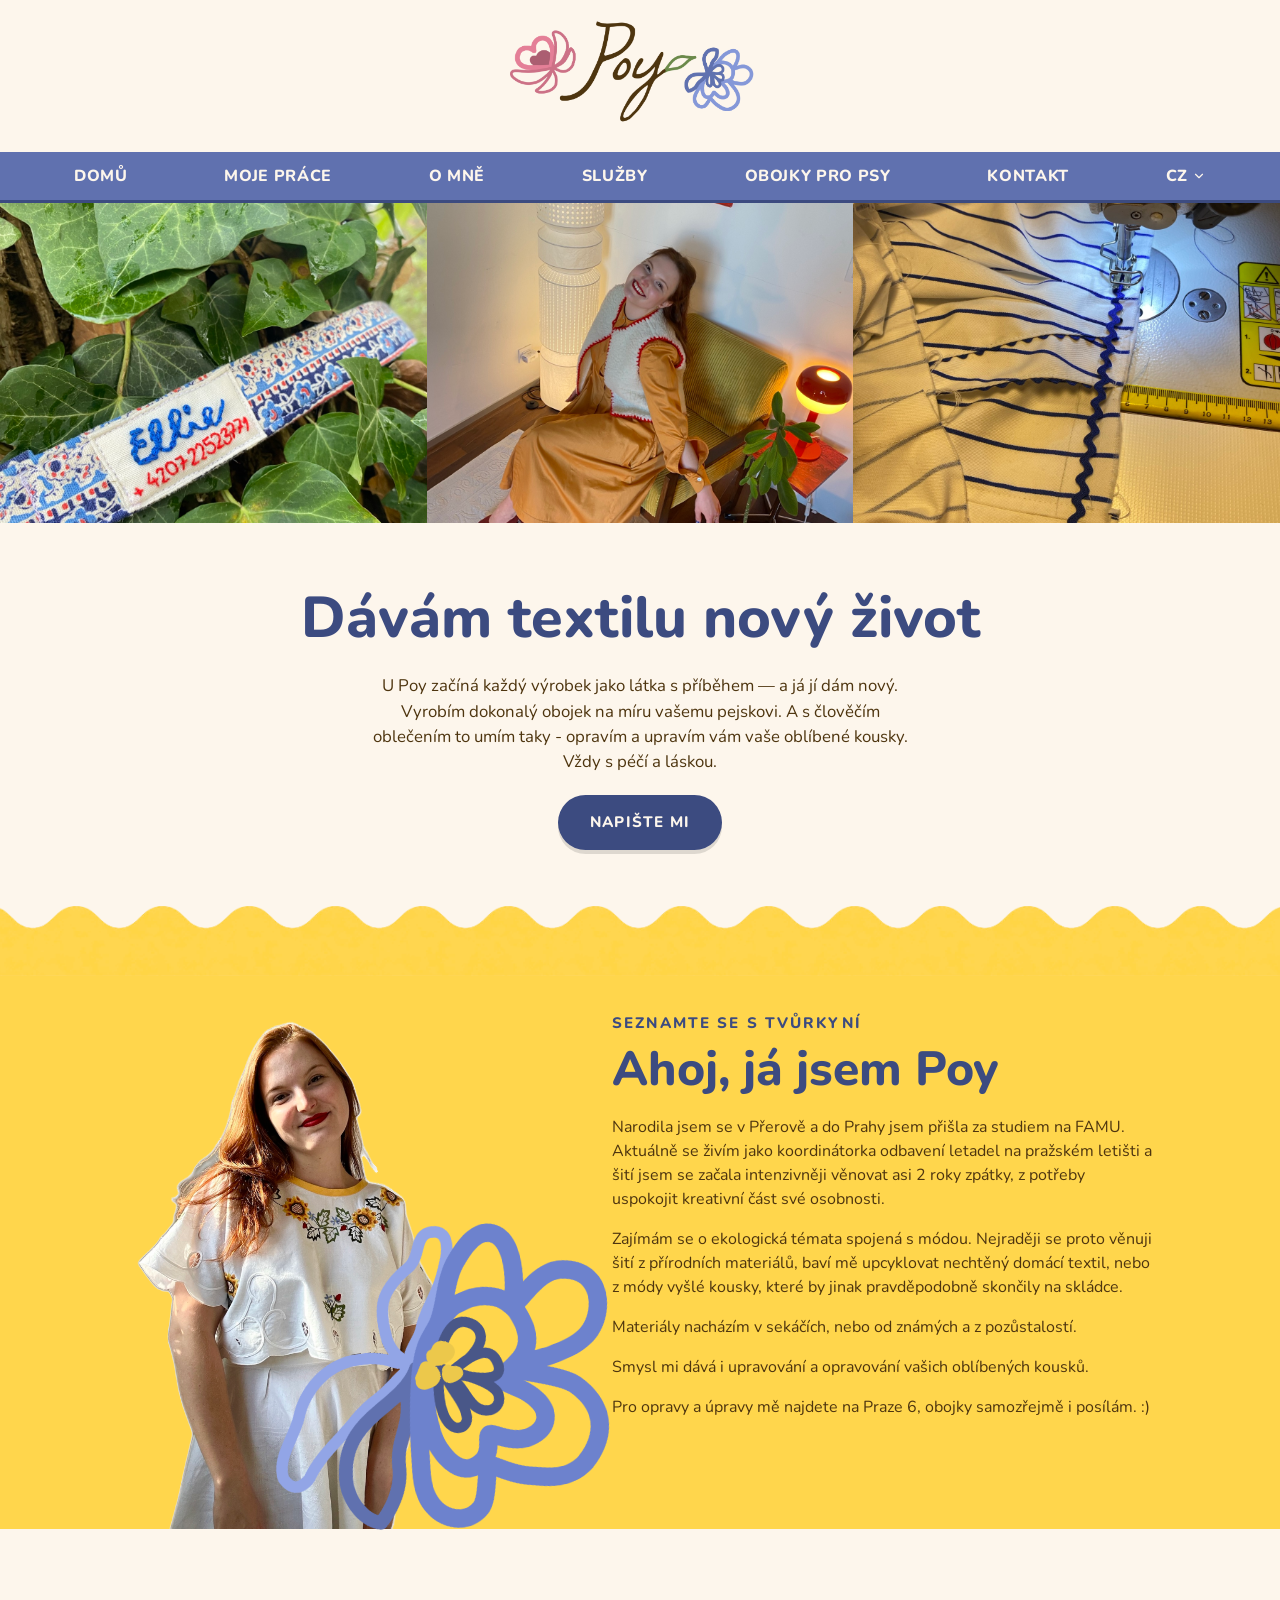
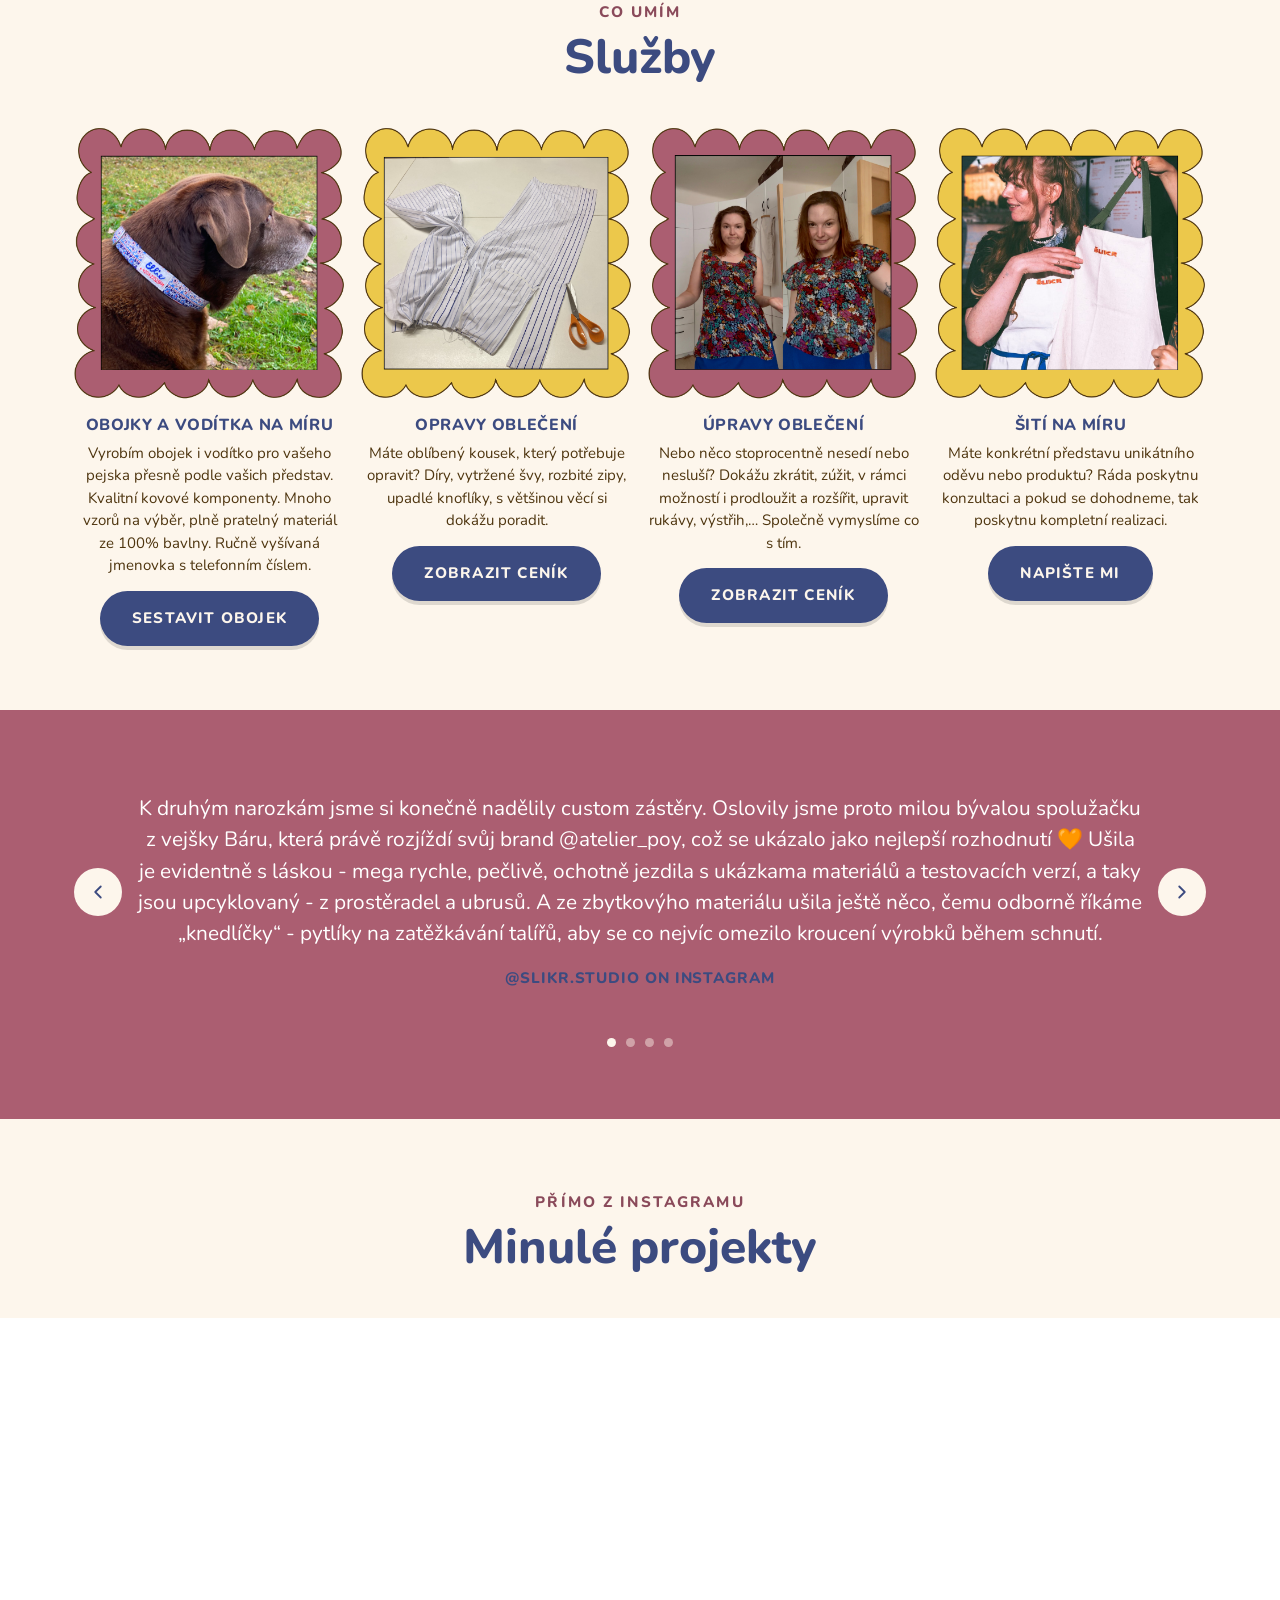
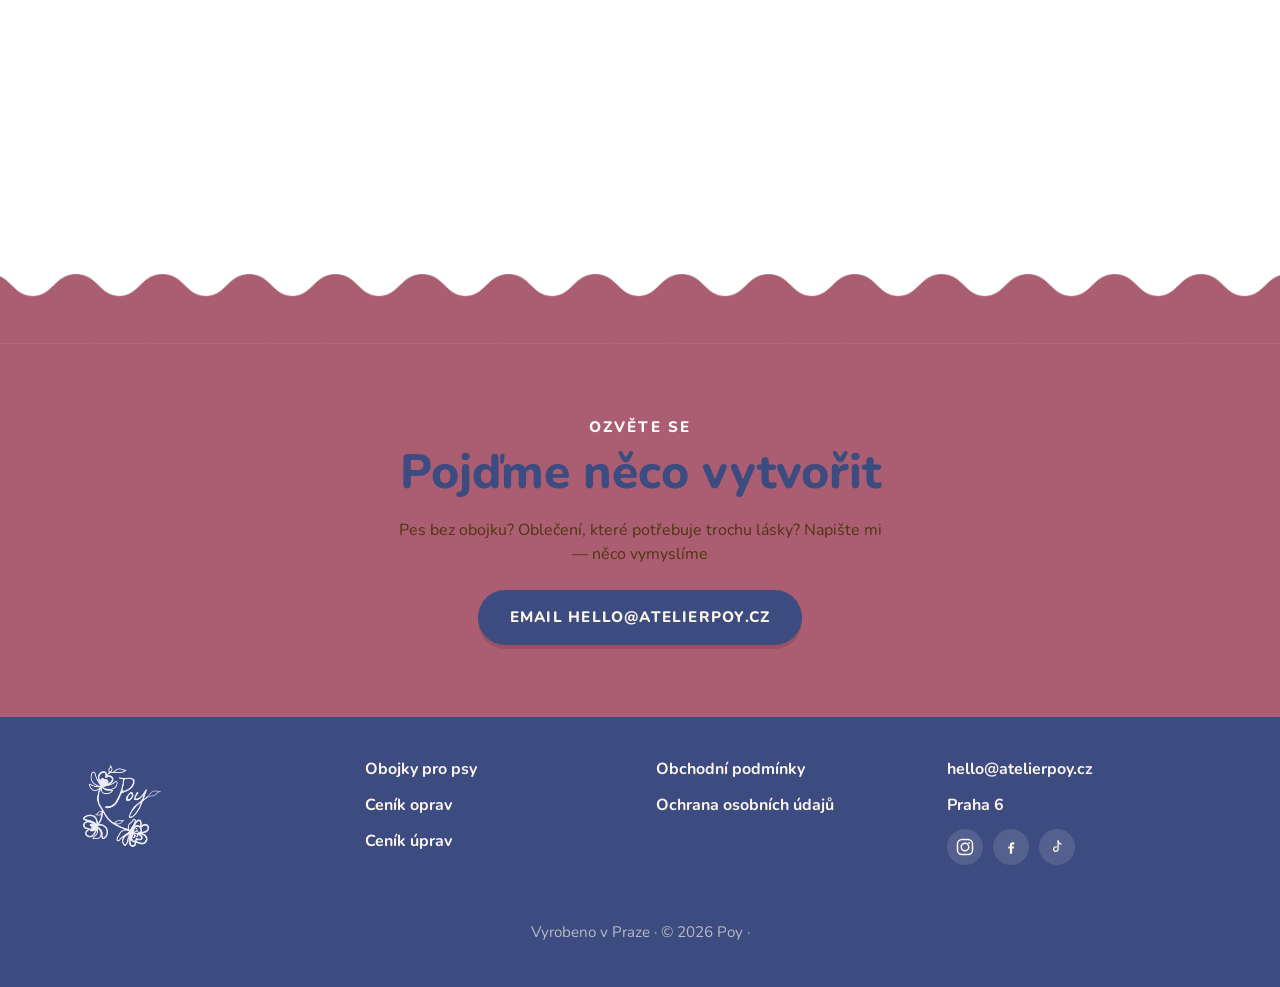
==== index.html @ 09613bf7 "adding t&C + privacy policy;  footer update," ====
<!DOCTYPE html>
<html lang="cs">
<head>
<meta charset="UTF-8">
<meta name="viewport" content="width=device-width, initial-scale=1.0">
<title>Poy — Upcycled Dog Collars, Alterations &amp; Repairs</title>
<meta name="description" content="Poy makes upcycled, custom dog collars, plus clothing alterations and repairs. Handmade with care, one piece at a time.">
<link rel="stylesheet" href="styles.css?v=2">
</head>
<body>

<!-- anchor target for "back to top" links — kept separate from the sticky
     header, since browsers skip scrolling to a position:sticky element
     (it's always "in view" already, pinned at top:0) -->
<div id="top"></div>

<!-- ===========================================================
     Header / nav
     =========================================================== -->
<header class="site-header">

  <!-- Row 1: logo only, centered, no color block -->
  <div class="header-row header-row-logo">
    <a href="index.html" class="logo-link" aria-label="Poy — home" data-i18n-attr="aria-label:nav.logoAriaLabel">
      <img src="branding/logo_horizontal.png" alt="Poy" class="logo-img">
    </a>
  </div>

  <!-- Row 2: nav links + language switcher, on the blue color block.
       Below 640px this becomes the only header row — .logo-link-mobile
       shows here (hidden on desktop) while .header-row-logo above hides,
       so logo + hamburger end up sharing one row on mobile. -->
  <div class="header-row header-row-nav">
    <div class="container header-inner">
      <a href="index.html" class="logo-link logo-link-mobile" aria-label="Poy — home" data-i18n-attr="aria-label:nav.logoAriaLabel">
        <img src="branding/logo_horizontal.png" alt="Poy" class="logo-img">
      </a>

      <nav class="nav-side nav-left">
        <a href="index.html" data-i18n="nav.home">Home</a>
        <a href="#feed" data-i18n="nav.feed">What I do</a>
        <a href="#about" data-i18n="nav.about">About</a>
      </nav>

      <nav class="nav-side nav-right">
        <a href="#services" data-i18n="nav.services">Services</a>
        <a href="collars.html" data-i18n="nav.dogCollars">Dog collars</a>
        <a href="#contact" data-i18n="nav.contact">Contact</a>
      </nav>

      <!-- language switcher: current language + arrow, opens a dropdown
           with the other language. Plain fetch()+localStorage, see i18n.js -->
      <div class="lang-switch">
        <button type="button" class="lang-switch-trigger" aria-haspopup="true" aria-expanded="false">
          <span class="lang-switch-current">CZ</span>
          <svg viewBox="0 0 24 24" fill="none" xmlns="http://www.w3.org/2000/svg" aria-hidden="true">
            <path d="M6 9l6 6 6-6" stroke="currentColor" stroke-width="2" stroke-linecap="round" stroke-linejoin="round"/>
          </svg>
        </button>
        <div class="lang-switch-menu">
          <button type="button" class="lang-switch-option" data-lang="cz">CZ</button>
          <button type="button" class="lang-switch-option" data-lang="en">EN</button>
        </div>
      </div>

      <button class="nav-toggle" id="nav-toggle" aria-label="Toggle navigation" aria-expanded="false" data-i18n-attr="aria-label:nav.toggleAriaLabel">
        <span></span><span></span><span></span>
      </button>
    </div>

    <!-- mobile dropdown: all links in one list, shown via the hamburger toggle -->
    <nav class="mobile-nav" id="main-nav">
      <a href="index.html" data-i18n="nav.home">Home</a>
      <a href="#feed" data-i18n="nav.feed">What I do</a>
      <a href="#about" data-i18n="nav.about">About</a>
      <a href="#services" data-i18n="nav.services">Services</a>
      <a href="collars.html" data-i18n="nav.dogCollars">Dog collars</a>
      <a href="#contact" data-i18n="nav.contact">Contact</a>
      <div class="lang-switch">
        <button type="button" class="lang-switch-trigger" aria-haspopup="true" aria-expanded="false">
          <span class="lang-switch-current">CZ</span>
          <svg viewBox="0 0 24 24" fill="none" xmlns="http://www.w3.org/2000/svg" aria-hidden="true">
            <path d="M6 9l6 6 6-6" stroke="currentColor" stroke-width="2" stroke-linecap="round" stroke-linejoin="round"/>
          </svg>
        </button>
        <div class="lang-switch-menu">
          <button type="button" class="lang-switch-option" data-lang="cz">CZ</button>
          <button type="button" class="lang-switch-option" data-lang="en">EN</button>
        </div>
      </div>
    </nav>
  </div>
</header>

<main>

  <!-- ===========================================================
       Hero — highlight row + headline
       =========================================================== -->
  <section class="hero">

    <!-- PLACEHOLDER: each links to a dedicated portfolio page — not built yet -->
    <div class="hero-highlights">
      <a href="#" class="hero-highlight-link" aria-label="Custom collars portfolio — coming soon" data-i18n-attr="aria-label:hero.highlights.collarsAriaLabel">
        <img src="public/Collar.jpg" alt="Custom upcycled dog collar" data-i18n-attr="alt:hero.highlights.collarsAlt">
      </a>
      <a href="#" class="hero-highlight-link" aria-label="Alterations portfolio — coming soon" data-i18n-attr="aria-label:hero.highlights.alterationsAriaLabel">
        <img src="public/Alterations.jpg" alt="Clothing alteration in progress" data-i18n-attr="alt:hero.highlights.alterationsAlt">
      </a>
      <a href="#" class="hero-highlight-link" aria-label="Repairs portfolio — coming soon" data-i18n-attr="aria-label:hero.highlights.repairsAriaLabel">
        <img src="public/Fixes.jpg" alt="Garment repair in progress" data-i18n-attr="alt:hero.highlights.repairsAlt">
      </a>
    </div>

    <div class="container hero-inner">
      <div class="hero-text">
        <h1 data-i18n="hero.title">Navrhuju a šiju z nechtěného domácího textilu</h1>
        <p class="hero-sub" data-i18n="hero.subtitle">
          Every Poy collar starts as fabric that's already lived a life — reworked,
          resized, and made just for your dog. Clothes get a second chapter too,
          with alterations and repairs done by hand, one piece at a time.
        </p>
        <a href="#contact" class="btn btn-navy" data-i18n="hero.cta">Get in Touch</a>
      </div>
    </div>
    <div class="wave-divider wave-divider--about"></div>
  </section>

  <!-- ===========================================================
       About
       =========================================================== -->
  <section class="about" id="about">
    <div class="container about-inner">
      <div class="about-photo">
        <img src="public/about me transparent.png" alt="The maker behind Poy" class="about-photo-img" data-i18n-attr="alt:about.photoAlt">
        <img src="branding/blue_flower_hires.png" alt="" class="badge">
      </div>
      <div class="about-text">
        <p class="kicker" data-i18n="about.kicker">meet the maker</p>
        <h2 data-i18n="about.title">Hi, I'm the one behind Poy</h2>
        <p data-i18n="about.paragraphs.0">
          Narodila jsem se v Přerově a do Prahy jsem přišla za studiem na FAMU.
          Aktuálně se živím jako koordinátorka odbavení letadel na pražském
          letišti a šití jsem se začala intenzivněji věnovat asi 2 roky
          zpátky, z potřeby uspokojit kreativní část své osobnosti.
        </p>
        <p data-i18n="about.paragraphs.1">
          Zajímám se o ekologická témata spojená s módou. Nejraději se proto
          věnuji šití z přírodních materiálů, baví mě upcyklovat nechtěný
          domácí textil, nebo z módy vyšlé kousky, které by jinak
          pravděpodobně skončily na skládce.
        </p>
        <p data-i18n="about.paragraphs.2">
          Materiály nacházím v sekáčích, nebo od známých a z pozůstalostí.
        </p>
        <p data-i18n="about.paragraphs.3">
          Smysl mi dává i upravování a opravování vašich oblíbených kousků.
        </p>
        <p data-i18n="about.paragraphs.4">
          Pro opravy a úpravy mě najdete na Praze 6, obojky samozřejmě i posílám. :)
        </p>
      </div>
    </div>
  </section>

  <!-- ===========================================================
       Services
       =========================================================== -->
  <section class="services" id="services">
    <div class="container">
      <div class="section-heading">
        <p class="kicker" data-i18n="services.kicker">what I make &amp; mend</p>
        <h2 data-i18n="services.title">Services</h2>
      </div>

      <div class="card-grid">

        <article class="card">
          <img src="public/services picture 1.png" alt="Obojek pro psa na míru" class="card-img" data-i18n-attr="alt:services.cards.0.imgAlt">
          <div class="card-caption">
            <h3 data-i18n="services.cards.0.title">Obojky a vodítka na míru</h3>
            <p class="desc" data-i18n="services.cards.0.desc">Vyrobím obojek i vodítko pro vašeho pejska přesně podle vašich představ. Kvalitní kovové komponenty. Mnoho vzorů na výběr, plně pratelný materiál ze 100% bavlny. Ručně vyšívaná jmenovka s telefonním číslem.</p>
            <a href="collars.html" class="btn btn-navy card-cta" data-i18n="services.collarBuilderCta">Sestavit obojek</a>
          </div>
        </article>

        <article class="card">
          <img src="public/services pic 2.png" alt="Oprava oblečení" class="card-img" data-i18n-attr="alt:services.cards.1.imgAlt">
          <div class="card-caption">
            <h3 data-i18n="services.cards.1.title">Opravy a úpravy oblečení</h3>
            <p class="desc" data-i18n="services.cards.1.desc">Máte oblíbený kousek, který potřebuje opravit? Díry, vytržené švy, rozbité zipy, upadlé knoflíky, s většinou věcí si dokážu poradit.</p>
            <a href="mending-pricelist.html" class="btn btn-navy card-cta" data-i18n="services.mendingPricelistCta">See price list</a>
          </div>
        </article>

        <article class="card">
          <img src="public/services pic 3.png" alt="Úprava oblečení — před a po" class="card-img" data-i18n-attr="alt:services.cards.2.imgAlt">
          <div class="card-caption">
            <h3 data-i18n="services.cards.2.title">Úpravy oblečení</h3>
            <p class="desc" data-i18n="services.cards.2.desc">Nebo něco stoprocentně nesedí nebo nesluší? Dokážu zkrátit, zúžit, v rámci možností i prodloužit a rozšířit, upravit rukávy, výstřih,… Společně vymyslíme co s tím.</p>
            <a href="alterations-pricelist.html" class="btn btn-navy card-cta" data-i18n="services.alterationsPricelistCta">Zobrazit ceník</a>
          </div>
        </article>

        <article class="card">
          <img src="public/services pic 4.png" alt="Šití na míru" class="card-img" data-i18n-attr="alt:services.cards.3.imgAlt">
          <div class="card-caption">
            <h3 data-i18n="services.cards.3.title">Šití na míru</h3>
            <p class="desc" data-i18n="services.cards.3.desc">Máte konkrétní představu unikátního oděvu nebo produktu? Ráda poskytnu konzultaci a pokud se dohodneme, tak poskytnu kompletní realizaci.</p>
            <a href="#contact" class="btn btn-navy card-cta" data-i18n="services.contactCta">Napište mi</a>
          </div>
        </article>

      </div>
    </div>
  </section>

  <!-- ===========================================================
       Reviews
       =========================================================== -->
  <section class="reviews">
    <div class="container">
      <div class="reviews-carousel">
        <button type="button" class="review-arrow review-arrow-prev" id="review-prev" aria-label="Previous review" data-i18n-attr="aria-label:reviews.prevAriaLabel">
          <svg viewBox="0 0 24 24" fill="none" xmlns="http://www.w3.org/2000/svg" aria-hidden="true">
            <path d="M15 6l-6 6 6 6" stroke="currentColor" stroke-width="2" stroke-linecap="round" stroke-linejoin="round"/>
          </svg>
        </button>

        <div class="review-track is-wide" id="review-track">
          <div class="review-slide is-active">
            <p class="review-text" data-i18n="reviews.items.0.text">K druhým narozkám jsme si konečně nadělily custom zástěry. Oslovily jsme proto milou bývalou spolužačku z vejšky Báru, která právě rozjíždí svůj brand @atelier_poy, což se ukázalo jako nejlepší rozhodnutí 🧡 Ušila je evidentně s láskou - mega rychle, pečlivě, ochotně jezdila s ukázkama materiálů a testovacích verzí, a taky jsou upcyklovaný - z prostěradel a ubrusů. A ze zbytkovýho materiálu ušila ještě něco, čemu odborně říkáme „knedlíčky“ - pytlíky na zatěžkávání talířů, aby se co nejvíc omezilo kroucení výrobků během schnutí.</p>
            <p class="review-handle" data-i18n="reviews.items.0.handle">@slikr.studio on Instagram</p>
          </div>
          <div class="review-slide">
            <p class="review-text" data-i18n="reviews.items.1.text">Určitě doporučuji Poy, pokud chcete krásný psí obojek co se dá kustomizovat a prát, nelíbí se vám ty moderní ze zverimexu a nebo třeba vám vadí pořád cinkání psí známky… Můžete si nechat vyšít jakýkoli text, např. telefonní číslo na obojek. A podpoříte tím malý podnik!</p>
            <p class="review-handle" data-i18n="reviews.items.1.handle">@eyeofthenewt on Instagram</p>
          </div>
          <div class="review-slide">
            <p class="review-text" data-i18n="reviews.items.2.text">Nový perfektní obojek od Poy je naprostá kouzelnost, běžte svýmu pejskovi taky jeden udělat! Můj je ze starýho pyžámka, je pevnej, kvalitní, krásnej, ručně dokonale dělanej, Lucky je mega happy :D</p>
            <p class="review-handle" data-i18n="reviews.items.2.handle">@leniickamr on Instagram</p>
          </div>
          <div class="review-slide">
            <p class="review-text" data-i18n="reviews.items.3.text">Jugo dostal k Vánocům nový obojek od úžasné @atelier_poy. Chválí a doporučuje!</p>
            <p class="review-handle" data-i18n="reviews.items.3.handle">@mylonakiova on Instagram</p>
          </div>
        </div>

        <button type="button" class="review-arrow review-arrow-next" id="review-next" aria-label="Next review" data-i18n-attr="aria-label:reviews.nextAriaLabel">
          <svg viewBox="0 0 24 24" fill="none" xmlns="http://www.w3.org/2000/svg" aria-hidden="true">
            <path d="M9 6l6 6-6 6" stroke="currentColor" stroke-width="2" stroke-linecap="round" stroke-linejoin="round"/>
          </svg>
        </button>
      </div>

      <div class="review-dots" id="review-dots" aria-hidden="true">
        <span class="review-dot is-active"></span>
        <span class="review-dot"></span>
        <span class="review-dot"></span>
        <span class="review-dot"></span>
      </div>
    </div>
  </section>

  <!-- ===========================================================
       Instagram feed
       =========================================================== -->
  <section class="feed" id="feed">
    <div class="container">
      <div class="section-heading">
        <p class="kicker" data-i18n="feed.kicker">follow along</p>
        <h2 data-i18n="feed.title">Straight from Instagram</h2>
      </div>
    </div>
    <div class="feed-widget">
      <!-- Elfsight Instagram Feed | Untitled Instagram Feed -->
      <script src="https://elfsightcdn.com/platform.js" async></script>
      <div class="elfsight-app-e6653e59-0c9c-44da-9caa-d957355130c3" data-elfsight-app-lazy></div>
    </div>
    <div class="wave-divider wave-divider--contact"></div>
  </section>

  <!-- ===========================================================
       Contact
       =========================================================== -->
  <section class="contact" id="contact">
    <div class="container">
      <p class="kicker" data-i18n="contact.kicker">say hello</p>
      <h2 data-i18n="contact.title">Let's make something</h2>
      <p data-i18n="contact.text">
        Got a dog who needs a collar, or clothes that need a little care?
        Send a message and let's talk about it.
      </p>
      <div class="contact-actions">
        <!-- PLACEHOLDER: swap for the real email before launch -->
        <a href="mailto:hello@atelierpoy.cz" class="btn btn-navy" data-i18n="contact.emailButton">Email hello@atelierpoy.cz</a>
      </div>
    </div>
  </section>

</main>

<!-- ===========================================================
     Footer
     =========================================================== -->
<footer class="site-footer">
  <div class="container footer-inner">
    <div class="footer-col">
      <img src="branding/LOGO - PROFILOVKA.png" alt="Poy" class="footer-logo">
    </div>
    <div class="footer-col">
      <a href="collars.html" data-i18n="nav.dogCollars">Dog collars</a>
      <a href="mending-pricelist.html" data-i18n="footer.mendingPricelistLink">Mending price list</a>
      <a href="alterations-pricelist.html" data-i18n="footer.alterationsPricelistLink">Alterations price list</a>
    </div>
    <div class="footer-col">
      <a href="terms.html" data-i18n="footer.termsLink">Terms &amp; Conditions</a>
      <a href="privacy.html" data-i18n="footer.privacyLink">Privacy Policy</a>
    </div>
    <div class="footer-col">
      <!-- PLACEHOLDER: swap for the real email before launch -->
      <a href="mailto:hello@atelierpoy.cz" data-i18n="footer.emailLink">hello@atelierpoy.cz</a>
      <span data-i18n="footer.location">Prague 6</span>
      <div class="footer-socials">
        <!-- PLACEHOLDER: swap for the real Instagram handle before launch -->
        <a href="https://www.instagram.com/atelier_poy" target="_blank" rel="noopener" class="social-icon" aria-label="Instagram" data-i18n-attr="aria-label:footer.instagramLink">
          <svg viewBox="0 0 24 24" fill="none" xmlns="http://www.w3.org/2000/svg" aria-hidden="true">
            <rect x="2" y="2" width="20" height="20" rx="6" stroke="currentColor" stroke-width="2"/>
            <circle cx="12" cy="12" r="5" stroke="currentColor" stroke-width="2"/>
            <circle cx="17.5" cy="6.5" r="1.2" fill="currentColor"/>
          </svg>
        </a>
        <a href="https://www.facebook.com/profile.php?id=61593095477667" target="_blank" rel="noopener" class="social-icon" aria-label="Facebook" data-i18n-attr="aria-label:footer.facebookLink">
          <svg viewBox="0 0 24 24" fill="none" xmlns="http://www.w3.org/2000/svg" aria-hidden="true">
            <path d="M14.5 8.5h1.8V5.8h-2.1c-2.3 0-3.7 1.4-3.7 3.7v1.7H8.4v2.9h2.1V21h3v-6.9h2.2l.4-2.9h-2.6V9.7c0-.7.3-1.2 1-1.2Z" fill="currentColor"/>
          </svg>
        </a>
        <a href="https://www.tiktok.com/@atelier_poy" target="_blank" rel="noopener" class="social-icon" aria-label="TikTok" data-i18n-attr="aria-label:footer.tiktokLink">
          <svg viewBox="0 0 24 24" fill="none" xmlns="http://www.w3.org/2000/svg" aria-hidden="true">
            <path d="M13.5 4v10.8a3 3 0 1 1-2.3-2.9" stroke="currentColor" stroke-width="1.8" stroke-linecap="round" stroke-linejoin="round"/>
            <path d="M13.5 4c.3 2.2 1.9 3.9 4 4.2" stroke="currentColor" stroke-width="1.8" stroke-linecap="round" stroke-linejoin="round"/>
          </svg>
        </a>
      </div>
    </div>
    <p class="footer-note" data-i18n="footer.note">Made in Prague · &copy; 2026 Poy · All collars one-of-a-kind</p>
  </div>
</footer>

<script src="script.js?v=2"></script>
<script src="i18n.js?v=2"></script>
</body>
</html>
---- styles.css ----
/* ===========================================================
   Poy — prototype stylesheet
   Palette pulled from the logo's floral accents + Cal & Lily's
   bold pink/navy direction. All colors/fonts live in :root so
   the palette (flagged as "may change later") is cheap to swap.
   =========================================================== */

@import url('https://fonts.googleapis.com/css2?family=Nunito:wght@400;600;700;800;900&display=swap');

:root {
  /* palette (client-provided: text / primary / secondary / accent,
     plus derived deep/pale shades for contrast and full-bleed blocks) */
  --text: #4e350f;
  --primary: #ab5e71;
  --primary-deep: #8a4a5a;
  --primary-pale: #f6e5e8;
  --secondary: #6071af;
  --secondary-deep: #3c4b80;
  --accent: #ecc84b;
  --accent-deep: #8a6a1a;
  --cream: #fdf6ec;
  --white: #ffffff;

  /* type */
  --font-display: 'Nunito', sans-serif;
  --font-body: 'Nunito', sans-serif;

  --container-width: 1180px;
}

/* ---------- reset ---------- */
*, *::before, *::after { box-sizing: border-box; }
html { scroll-behavior: smooth; }
body {
  margin: 0;
  font-family: var(--font-body);
  color: var(--text);
  background: var(--cream);
  line-height: 1.5;
  -webkit-font-smoothing: antialiased;
}
img { max-width: 100%; display: block; }
a { color: inherit; text-decoration: none; }
h1, h2, h3 { font-family: var(--font-display); font-weight: 800; margin: 0 0 0.4em; line-height: 1.1; }
p { margin: 0 0 1em; }
ul { margin: 0; padding: 0; list-style: none; }
button { font-family: inherit; cursor: pointer; }

.container {
  max-width: var(--container-width);
  margin: 0 auto;
  padding: 0 24px;
}

.kicker {
  font-family: var(--font-body);
  font-weight: 800;
  font-size: 0.95rem;
  letter-spacing: 0.14em;
  text-transform: uppercase;
  margin: 0 0 0.5em;
}

/* ---------- buttons ---------- */
.btn {
  display: inline-flex;
  align-items: center;
  gap: 8px;
  padding: 14px 30px;
  border-radius: 999px;
  border: 2px solid transparent;
  font-family: var(--font-body);
  font-weight: 800;
  font-size: 0.95rem;
  letter-spacing: 0.08em;
  text-transform: uppercase;
  transition: transform 0.15s ease, box-shadow 0.15s ease;
  box-shadow: 0 4px 0 rgba(0,0,0,0.12);
}
.btn:hover { transform: translateY(-2px); }
.btn:active { transform: translateY(1px); box-shadow: 0 2px 0 rgba(0,0,0,0.12); }

.btn-navy { background: var(--secondary-deep); color: var(--cream); }
.btn-pink { background: var(--primary-deep); color: var(--white); }
.btn-outline { background: transparent; border-color: currentColor; box-shadow: none; }

/* loading state — e.g. the collar order submit button while its fetch is
   in flight, so there's visible feedback for the gap before the success/
   error state appears. currentColor keeps the spinner matching whichever
   .btn color variant it's used on with no new color needed. */
.btn.is-loading { opacity: 0.85; cursor: default; }
.btn.is-loading:hover { transform: none; }
.btn-spinner {
  display: none;
  width: 16px;
  height: 16px;
  border: 2px solid currentColor;
  border-top-color: transparent;
  border-radius: 50%;
  opacity: 0.85;
  animation: btn-spinner-spin 0.6s linear infinite;
}
.btn.is-loading .btn-spinner { display: inline-block; }
@keyframes btn-spinner-spin { to { transform: rotate(360deg); } }

/* ---------- scalloped divider ----------
   A continuous wave made of alternating elliptical arcs (rx 70 / ry 30)
   — one bulging up, the next bulging down, tangent at each join. Wide,
   gentle rhythm (280px per full cycle) rather than tight round bumps.
   --scallop-color is set per-usage to match the section the divider is
   leading into. Used only at the top of a bold color block (max 2 per
   page). */
.scallop {
  height: 66px;
  width: 100%;
  background-color: var(--scallop-color);
  -webkit-mask-image: url("data:image/svg+xml,%3Csvg xmlns='http://www.w3.org/2000/svg' width='280' height='66'%3E%3Cpath d='M0,33 A70,30 0 0 1 140,33 A70,30 0 0 0 280,33 L280,66 L0,66 Z' fill='white'/%3E%3C/svg%3E");
  mask-image: url("data:image/svg+xml,%3Csvg xmlns='http://www.w3.org/2000/svg' width='280' height='66'%3E%3Cpath d='M0,33 A70,30 0 0 1 140,33 A70,30 0 0 0 280,33 L280,66 L0,66 Z' fill='white'/%3E%3C/svg%3E");
  -webkit-mask-repeat: repeat-x;
  mask-repeat: repeat-x;
  -webkit-mask-size: 280px 66px;
  mask-size: 280px 66px;
  -webkit-mask-position: center top;
  mask-position: center top;
}

/* Wavy borders made from tiled slices of the hand-painted wave_yelow.png
   artwork (one seamless 2-bump period each) instead of the scalloped mask
   above. --about leads into the About section; --contact leads from the
   Instagram feed into the Contact section, recolored to --primary and
   given a white backing (background-color, showing through the gaps
   between bumps) so it reads as a continuation of the widget's white
   background rather than the feed section's cream. */
.wave-divider {
  height: 70px;
  width: 100%;
  background-repeat: repeat-x;
  background-position: center top;
  background-size: auto 100%;
}
.wave-divider--about {
  background-image: url('branding/wave_yelow_tile.png');
}
.wave-divider--contact {
  background-color: var(--white);
  background-image: url('branding/wave_primary_tile.png');
}

/* ===========================================================
   Header
   =========================================================== */
.site-header {
  position: sticky;
  top: 0;
  z-index: 50;
}

/* Row 1 — logo only, centered, no color block. Shrinks to half size once
   the page is scrolled (see script.js), freeing up vertical space; the
   blue nav row below is untouched by this. */
.header-row-logo {
  display: flex;
  justify-content: center;
  align-items: center;
  background: var(--cream);
  padding: 14px 0 8px;
  transition: padding 0.25s ease;
}
.logo-link { display: flex; }
.logo-img { height: 130px; width: auto; transition: height 0.25s ease; }
.logo-link-mobile { display: none; }

.site-header.is-scrolled .header-row-logo { padding: 7px 0 4px; }
.site-header.is-scrolled .header-row-logo .logo-img { height: 65px; }

/* Row 2 — nav links + language switcher, on the blue color block */
.header-row-nav {
  background: var(--secondary);
  border-bottom: 3px solid var(--secondary-deep);
}
.header-inner {
  display: flex;
  align-items: center;
  justify-content: space-between;
  padding-top: 12px;
  padding-bottom: 12px;
}

/* display: contents unwraps the nav-left/nav-right grouping boxes so
   each link becomes a direct flex child of .header-inner, alongside
   the language switcher — that's what makes justify-content: space-between
   spread everything out edge to edge. */
.nav-side { display: contents; }
.nav-side a, .mobile-nav a {
  font-weight: 800;
  font-size: 1rem;
  letter-spacing: 0.04em;
  text-transform: uppercase;
}
/* row 2 sits on the blue block, so its links need light text; the mobile
   dropdown panel is its own cream surface and keeps the default dark text */
.header-inner .nav-side a { color: var(--cream); }
.header-inner .nav-side a:hover { color: var(--accent); }
.mobile-nav a:hover { color: var(--primary-deep); }

.mobile-nav { display: none; }

/* language switcher — styled like a nav link (current language + arrow),
   opens a small dropdown with the other language */
.lang-switch { position: relative; }
.lang-switch-trigger {
  display: inline-flex;
  align-items: center;
  gap: 4px;
  background: transparent;
  border: none;
  padding: 0;
  font-family: var(--font-body);
  font-weight: 800;
  font-size: 1rem;
  letter-spacing: 0.04em;
  text-transform: uppercase;
  color: var(--cream);
  cursor: pointer;
}
.lang-switch-trigger:hover { color: var(--accent); }
.lang-switch-trigger svg { width: 14px; height: 14px; transition: transform 0.15s ease; }
.lang-switch.open .lang-switch-trigger svg { transform: rotate(180deg); }

.lang-switch-menu {
  display: none;
  position: absolute;
  top: 100%;
  left: 50%;
  transform: translateX(-50%);
  margin-top: 12px;
  background: var(--white);
  border-radius: 12px;
  box-shadow: 0 10px 24px rgba(23,28,58,0.2);
  padding: 6px;
  min-width: 64px;
  z-index: 10;
}
.lang-switch.open .lang-switch-menu { display: block; }
.lang-switch-option {
  display: block;
  width: 100%;
  border: none;
  background: transparent;
  font-family: var(--font-body);
  font-weight: 800;
  font-size: 0.95rem;
  letter-spacing: 0.04em;
  text-transform: uppercase;
  color: var(--secondary-deep);
  padding: 8px 12px;
  border-radius: 8px;
  cursor: pointer;
  text-align: center;
}
.lang-switch-option:hover { background: var(--primary-pale); }
.lang-switch-option.is-current { display: none; }

/* the mobile dropdown copy sits on the cream panel, not the blue bar */
.mobile-nav .lang-switch-trigger { color: var(--text); }
.mobile-nav .lang-switch-trigger:hover { color: var(--primary-deep); }

.nav-toggle {
  display: none;
  flex-direction: column;
  justify-content: center;
  gap: 5px;
  width: 40px;
  height: 40px;
  background: transparent;
  border: none;
}
.nav-toggle span {
  display: block;
  height: 3px;
  border-radius: 3px;
  background: var(--cream);
}

/* ===========================================================
   Hero
   =========================================================== */
.hero {
  background: var(--cream);
}
.hero-inner { padding-top: 8px; padding-bottom: 56px; }

/* full-bleed, edge-to-edge — no rounded corners, no card framing,
   no captions; the photos carry the section on their own */
.hero-highlights {
  display: grid;
  grid-template-columns: repeat(3, 1fr);
  margin-bottom: 56px;
}
.hero-highlight-link { display: block; overflow: hidden; }
.hero-highlight-link img {
  width: 100%;
  height: 320px;
  object-fit: cover;
  display: block;
  transition: transform 0.3s ease;
}
.hero-highlight-link:hover img { transform: scale(1.04); }

.hero-text { max-width: 700px; margin: 0 auto; text-align: center; }
.hero-text .btn { margin-top: 4px; }
.hero h1 {
  font-size: clamp(2.4rem, 4.5vw, 3.6rem);
  color: var(--secondary-deep);
}
.hero-sub {
  font-size: 1.05rem;
  max-width: 56ch;
  margin-left: auto;
  margin-right: auto;
}

/* ===========================================================
   Services
   =========================================================== */
.services { background: var(--cream); }
.services .container { padding-top: 72px; padding-bottom: 64px; }
.section-heading { text-align: center; max-width: 640px; margin: 0 auto 44px; }
.section-heading h2 { font-size: clamp(2.3rem, 4vw, 3rem); color: var(--secondary-deep); }
.section-heading .kicker { color: var(--primary-deep); }

.card-grid {
  display: grid;
  grid-template-columns: repeat(4, 1fr);
  gap: 16px;
  align-items: start;
}
/* the new service photos already have their own decorative frame baked
   into the image itself, so no CSS border/frame here — just show them
   at their natural (near-square) aspect ratio so nothing gets cropped. */
.card-img {
  width: 100%;
  aspect-ratio: 1 / 1;
  object-fit: cover;
  display: block;
}
.card-caption { text-align: center; margin-top: 16px; }
.card h3 {
  font-size: 1rem;
  letter-spacing: 0.04em;
  text-transform: uppercase;
  line-height: 1.3;
  margin: 0 0 6px;
  color: var(--secondary-deep);
}
.card p.desc { font-size: 15px; margin: 0; color: var(--text); }
.card-cta { margin-top: 14px; }

/* ===========================================================
   Collar order page
   =========================================================== */
.collar-hero { background: var(--cream); padding: 28px 0 20px; text-align: center; }
.collar-hero .kicker { color: var(--primary-deep); margin-bottom: 0.25em; }
.collar-hero h1 { color: var(--secondary-deep); font-size: clamp(1.8rem, 3.2vw, 2.5rem); margin-bottom: 0.3em; }
.collar-hero-sub { max-width: 56ch; margin: 0 auto; font-size: 0.95rem; }

.order-section { background: var(--cream); padding-bottom: 40px; }
/* wider than a typical text column on purpose — more room per row means
   the option/fabric grids below need fewer rows to show everything, so
   there's less to scroll through to see all the choices */
.order-form { max-width: 900px; margin: 0 auto; }

/* 4-step flow — one .form-step visible at a time (script.js toggles the
   `hidden` attribute). .step-progress is the persistent graphical stepper
   above them (circles + connecting lines, filled/checked as steps
   complete); each .form-step's own heading below it is the per-step
   content title, not a position indicator. */
.form-step { scroll-margin-top: 130px; }
.step-heading { color: var(--secondary-deep); font-size: clamp(1.4rem, 2.5vw, 1.8rem); margin: 0 0 20px; }

.step-progress {
  display: flex;
  align-items: flex-start;
  list-style: none;
  margin: 0 0 28px;
  padding: 0;
}
.step-progress-item {
  display: flex;
  flex-direction: column;
  align-items: center;
  gap: 6px;
  flex: 0 0 auto;
}
.step-progress-circle {
  display: flex;
  align-items: center;
  justify-content: center;
  width: 34px;
  height: 34px;
  border-radius: 50%;
  border: 2px solid var(--primary-pale);
  background: var(--white);
  color: var(--text);
  font-weight: 800;
  font-size: 0.95rem;
  flex-shrink: 0;
  transition: background 0.15s ease, border-color 0.15s ease, color 0.15s ease;
}
.step-progress-check { display: none; width: 16px; height: 16px; }
.step-progress-label {
  font-size: 0.95rem;
  font-weight: 700;
  color: var(--text);
  opacity: 0.55;
  white-space: nowrap;
  transition: opacity 0.15s ease, color 0.15s ease;
}
.step-progress-line {
  flex: 1 1 20px;
  min-width: 16px;
  height: 2px;
  background: var(--primary-pale);
  margin-top: 16px;
  transition: background 0.15s ease;
}

.step-progress-item.is-current .step-progress-circle { border-color: var(--secondary-deep); color: var(--secondary-deep); }
.step-progress-item.is-current .step-progress-label { opacity: 1; color: var(--secondary-deep); }

.step-progress-item.is-complete .step-progress-circle { background: var(--secondary-deep); border-color: var(--secondary-deep); }
.step-progress-item.is-complete .step-progress-number { display: none; }
.step-progress-item.is-complete .step-progress-check { display: block; color: var(--cream); }
.step-progress-item.is-complete .step-progress-label { opacity: 1; color: var(--secondary-deep); }
.step-progress-item.is-complete + .step-progress-line { background: var(--secondary-deep); }
.step-nav { display: flex; align-items: center; justify-content: flex-end; gap: 16px; margin-top: 20px; }
/* pushes itself flush left while the Next/Submit button stays flush
   right, so a lone Next button (step 1 has no Back) still lands on the
   same side it does everywhere else */
.step-back-link {
  margin-right: auto;
  background: transparent;
  border: none;
  padding: 0;
  font-family: var(--font-body);
  font-weight: 700;
  font-size: 0.95rem;
  color: var(--secondary-deep);
  text-decoration: underline;
  text-underline-offset: 2px;
  cursor: pointer;
}
.step-back-link:hover { color: var(--primary-deep); }

/* fieldset/legend carry a lot of UA default border/padding/inset-legend
   styling — this class is used on both <fieldset> and plain <div> section
   wrappers, so it resets those defaults uniformly across both. */
.form-section {
  border: none;
  margin: 0 0 20px;
  padding: 0 0 20px;
  border-bottom: 1px solid rgba(171,94,113,0.18);
}
.form-section:last-child { border-bottom: none; margin-bottom: 0; padding-bottom: 0; }
.form-legend {
  display: block;
  font-family: var(--font-display);
  font-weight: 800;
  font-size: 1.05rem;
  color: var(--secondary-deep);
  margin: 0 0 8px;
  padding: 0;
}

/* marks a required field/section's legend or label — a CSS-generated
   character rather than extra markup, so it survives i18n.js overwriting
   the element's textContent on every language switch */
.is-required::after {
  content: " *";
  color: var(--primary-deep);
  font-weight: 800;
}

.form-note { font-size: 0.95rem; color: var(--text); opacity: 0.75; margin: 6px 0 0; }
.form-note--soft {
  background: var(--primary-pale);
  border-radius: 10px;
  padding: 8px 12px;
  opacity: 1;
}
.field-help { font-size: 0.95rem; opacity: 0.65; margin: 4px 0 0; }
.field-help a { text-decoration: underline; text-underline-offset: 2px; }
.field-help a:hover { color: var(--primary-deep); }

.field { margin-bottom: 10px; }
.field:last-child { margin-bottom: 0; }
.field label,
.field-label {
  display: block;
  font-weight: 700;
  font-size: 0.95rem;
  color: var(--secondary-deep);
  margin-bottom: 4px;
}
.field input[type="text"],
.field input[type="email"],
.field input[type="tel"],
.field input[type="number"],
.field textarea {
  width: 100%;
  border: 2px solid var(--primary-pale);
  background: var(--white);
  border-radius: 10px;
  padding: 8px 12px;
  font-family: var(--font-body);
  font-size: 1rem;
  color: var(--text);
  transition: border-color 0.15s ease;
}
.field input:focus,
.field textarea:focus { outline: none; border-color: var(--primary-deep); }
.field textarea { min-height: 70px; resize: vertical; }

/* validation — inline, next to the field it belongs to, never a generic
   top-of-page banner. --primary-deep doubles as the "error" color since
   the palette has no dedicated red; it reads clearly enough against the
   cream/white field backgrounds. */
.field-error {
  color: var(--primary-deep);
  font-size: 0.95rem;
  font-weight: 700;
  margin: 4px 0 0;
}
.field input.is-invalid,
.field textarea.is-invalid { border-color: var(--primary-deep); }
/* required radio/checkbox groups with no default selection (width,
   hardware, delivery use .option-card; fabric uses its own accordion
   markup) — the whole group gets a colored border when nothing's picked */
.form-section.is-invalid .option-card { border-color: var(--primary-deep); }
.form-section.is-invalid .fabric-tabs .fabric-tab { border-color: var(--primary-deep); }
.form-section.is-invalid .hardware-chip { border-color: var(--primary-deep); }

/* radio/checkbox "cards" used for width, hardware, delivery and the
   nametag sub-choices — the whole card is clickable since the input
   sits inside its <label>; :has() gives the checked one a filled look
   without needing JS just to toggle a class. */
.option-grid {
  display: grid;
  grid-template-columns: repeat(auto-fit, minmax(150px, 1fr));
  gap: 8px;
}
.option-grid--two { grid-template-columns: repeat(2, 1fr); }
.option-grid--compact { gap: 6px; margin-top: 6px; }

.option-card {
  display: flex;
  flex-direction: column;
  gap: 2px;
  border: 2px solid var(--primary-pale);
  background: var(--white);
  border-radius: 12px;
  padding: 8px 10px;
  cursor: pointer;
  transition: border-color 0.15s ease, background 0.15s ease;
}
.option-card input { accent-color: var(--primary-deep); margin-right: 4px; }
.option-card:has(input:checked) { border-color: var(--primary-deep); background: var(--primary-pale); }
.option-card-title { font-weight: 700; font-size: 1rem; }
.option-card-price { font-size: 0.95rem; opacity: 0.75; }
/* width example photos — bleeds to the card's edges (negative margin
   cancels .option-card's own padding), same idea as the fabric/hardware
   swatch photos */
.option-card--image { padding-top: 0; overflow: hidden; }
.option-card-img {
  width: calc(100% + 20px);
  margin: 0 -10px 6px;
  aspect-ratio: 4 / 3;
  object-fit: cover;
  display: block;
}
/* 40mm-silver lock: JS disables the input and adds this class so the
   reason (the note above the group) is visible, not just a mystery gray */
.option-card.is-disabled { opacity: 0.5; cursor: not-allowed; background: var(--cream); }
.option-card.is-disabled input { pointer-events: none; }

/* fabric catalogue — one category's swatches visible at a time, switched
   via a row of tabs (script.js) rather than the accordion this replaced;
   .fabric-panel[hidden] just uses the browser's native hidden behavior */
.fabric-tabs {
  display: flex;
  flex-wrap: wrap;
  gap: 6px;
  margin-bottom: 12px;
}
.fabric-tab {
  border: 2px solid var(--primary-pale);
  background: var(--white);
  color: var(--secondary-deep);
  border-radius: 999px;
  padding: 8px 14px;
  font-family: var(--font-body);
  font-weight: 700;
  font-size: 0.95rem;
  cursor: pointer;
  transition: border-color 0.15s ease, background 0.15s ease, color 0.15s ease;
}
.fabric-tab:hover { border-color: var(--primary-deep); }
.fabric-tab.is-active { background: var(--secondary-deep); border-color: var(--secondary-deep); color: var(--cream); }

.fabric-grid {
  display: grid;
  grid-template-columns: repeat(auto-fill, minmax(130px, 1fr));
  gap: 8px;
}
/* the swatch photo is the main identifier now (no code shown to the
   customer) — the radio floats over its top-left corner rather than
   taking its own row, so the image can run the full width of the card.
   .fabric-chip is a plain div (not the label) so the enlarge button can
   sit as its sibling instead of nesting inside the label — nesting a
   button inside a label makes click-forwarding to the radio unreliable
   across browsers. .fabric-chip-select is `display: contents` so its
   children (input/image/name) lay out exactly as if they were direct
   flex children of .fabric-chip, keeping the original card layout. */
.fabric-chip {
  position: relative;
  display: flex;
  flex-direction: column;
  border: 2px solid var(--primary-pale);
  background: var(--white);
  border-radius: 10px;
  overflow: hidden;
  cursor: pointer;
  font-size: 1rem;
  transition: border-color 0.15s ease, box-shadow 0.15s ease;
}
.fabric-chip-select { display: contents; }
.fabric-chip:has(input:checked) {
  border-color: var(--primary-deep);
  box-shadow: 0 0 0 2px var(--primary-pale) inset;
}
.fabric-chip:has(input:checked) .fabric-name-row { background: var(--primary-pale); }
.fabric-swatch {
  width: 100%;
  aspect-ratio: 1 / 1;
  object-fit: cover;
  display: block;
  background: var(--cream);
}
/* radio sits in the white name row, not over the (often busy) pattern
   photo, where it used to be hard to notice */
.fabric-name-row {
  display: flex;
  align-items: center;
  flex-wrap: wrap;
  gap: 2px 6px;
  padding: 5px 8px 6px;
  transition: background 0.15s ease;
}
.fabric-name-row input { margin: 0; flex-shrink: 0; accent-color: var(--primary-deep); }
.fabric-name { color: var(--text); }
.fabric-note { font-size: 0.95rem; opacity: 0.65; flex-basis: 100%; }

/* set by the maker via patterns/catalogue.json (status: "out_of_stock") —
   same greyed-out treatment as .option-card.is-disabled (the 40mm/silver
   hardware lock), plus a small badge since there's no adjacent note
   explaining the disabled radio the way that lock has */
.fabric-chip.is-out-of-stock { opacity: 0.55; cursor: not-allowed; }
.fabric-chip.is-out-of-stock .fabric-swatch { filter: grayscale(60%); }
.fabric-out-of-stock-badge {
  font-weight: 800;
  text-transform: uppercase;
  letter-spacing: 0.04em;
  color: var(--primary-deep);
  opacity: 1;
}
.fabric-grid-empty { grid-column: 1 / -1; margin: 0; }

/* hardware catalogue — same card shape as the fabric chips (image, radio
   + name in the white row below), fetched from hardware/catalogue.json.
   Product photos rather than repeating pattern swatches, so `contain`
   instead of `cover` — cropping a clasp in half would look broken in a
   way cropping a fabric texture doesn't. */
.hardware-grid {
  display: grid;
  /* always exactly 4 hardware options (unlike the fabric catalogue, which
     can grow), so a fixed 4-column split fills the row edge to edge
     instead of packing tight and leaving empty space to the right */
  grid-template-columns: repeat(4, 1fr);
  gap: 8px;
  margin-bottom: 8px;
}
.hardware-chip {
  position: relative;
  display: flex;
  flex-direction: column;
  border: 2px solid var(--primary-pale);
  background: var(--white);
  border-radius: 10px;
  overflow: hidden;
  cursor: pointer;
  font-size: 1rem;
  transition: border-color 0.15s ease, box-shadow 0.15s ease;
}
.hardware-chip-select { display: contents; }
.hardware-chip:has(input:checked) {
  border-color: var(--primary-deep);
  box-shadow: 0 0 0 2px var(--primary-pale) inset;
}
.hardware-chip:has(input:checked) .hardware-name-row { background: var(--primary-pale); }
.hardware-swatch {
  width: 100%;
  aspect-ratio: 1 / 1;
  object-fit: contain;
  display: block;
  background: var(--white);
  padding: 10px;
}
.hardware-name-row {
  display: flex;
  align-items: center;
  flex-wrap: wrap;
  gap: 2px 6px;
  padding: 5px 8px 6px;
  transition: background 0.15s ease;
}
.hardware-name-row input { margin: 0; flex-shrink: 0; accent-color: var(--primary-deep); }
.hardware-name { color: var(--text); }
.hardware-note { font-size: 0.95rem; opacity: 0.65; flex-basis: 100%; }
/* set by the maker via hardware/catalogue.json (status: "out_of_stock"),
   or by the 40mm-silver lock (.is-disabled, see applyWidthLock()) —
   same greyed-out treatment either way */
.hardware-chip.is-out-of-stock,
.hardware-chip.is-disabled { opacity: 0.5; cursor: not-allowed; background: var(--cream); }
.hardware-chip.is-out-of-stock .hardware-swatch { filter: grayscale(60%); }
.hardware-out-of-stock-badge {
  font-weight: 800;
  text-transform: uppercase;
  letter-spacing: 0.04em;
  color: var(--primary-deep);
  opacity: 1;
}

.fabric-enlarge {
  position: absolute;
  top: 6px;
  right: 6px;
  z-index: 2;
  display: flex;
  align-items: center;
  justify-content: center;
  width: 22px;
  height: 22px;
  padding: 0;
  border: none;
  border-radius: 50%;
  background: rgba(253,246,236,0.85);
  color: var(--secondary-deep);
  cursor: pointer;
  transition: background 0.15s ease, color 0.15s ease;
}
.fabric-enlarge svg { width: 13px; height: 13px; }
.fabric-enlarge:hover { background: var(--cream); color: var(--primary-deep); }

/* fabric lightbox — full-screen viewer opened from any .fabric-enlarge
   button; script.js scopes prev/next to whichever category tab is open */
.lightbox {
  position: fixed;
  inset: 0;
  z-index: 200;
  display: flex;
  align-items: center;
  justify-content: center;
  gap: 8px;
  background: rgba(78,53,15,0.85);
  padding: 24px;
}
/* [hidden] and a plain class selector are equal specificity, so without
   this the `display: flex` above would win and show the lightbox even
   while the `hidden` attribute is set on page load */
.lightbox[hidden] { display: none; }
.lightbox-content {
  margin: 0;
  display: flex;
  flex-direction: column;
  align-items: center;
  gap: 12px;
  max-width: min(820px, 85vw);
}
.lightbox-img {
  max-width: 100%;
  max-height: 80vh;
  display: block;
  border-radius: 12px;
  background: var(--cream);
  box-shadow: 0 12px 32px rgba(0,0,0,0.35);
}
.lightbox-caption { margin: 0; color: var(--cream); font-weight: 700; font-size: 0.95rem; text-align: center; }
.lightbox-close,
.lightbox-nav {
  display: flex;
  align-items: center;
  justify-content: center;
  flex-shrink: 0;
  border: none;
  border-radius: 50%;
  background: rgba(253,246,236,0.15);
  color: var(--cream);
  cursor: pointer;
  transition: background 0.15s ease;
}
.lightbox-close:hover,
.lightbox-nav:hover { background: rgba(253,246,236,0.3); }
.lightbox-nav { width: 44px; height: 44px; }
.lightbox-nav svg { width: 22px; height: 22px; }
.lightbox-close {
  position: absolute;
  top: 20px;
  right: 20px;
  width: 40px;
  height: 40px;
}
.lightbox-close svg { width: 18px; height: 18px; }

.nametag-details {
  margin-top: 12px;
  padding-top: 12px;
  border-top: 1px dashed var(--primary-pale);
}
.nametag-example-row {
  display: flex;
  gap: 14px;
  align-items: flex-start;
  margin-bottom: 10px;
}
.nametag-example-text { flex: 1; min-width: 0; }
.nametag-example-text .field { margin-bottom: 0; }
.nametag-example-img {
  width: 140px;
  height: 140px;
  object-fit: cover;
  border-radius: 12px;
  flex-shrink: 0;
}

/* Live price panel — sidebar next to the form on desktop, a collapsed
   fixed bar (just the total) on mobile that expands to the breakdown.
   Both states share the same markup; only position/layout changes, see
   the max-width: 900px override below. */
.order-layout {
  display: grid;
  grid-template-columns: 1fr 260px;
  gap: 40px;
  align-items: start;
}
.order-success {
  grid-column: 1 / -1;
  max-width: 56ch;
  margin: 40px auto;
  padding: 32px 24px;
  text-align: center;
  background: var(--white);
  border: 2px solid var(--primary-pale);
  border-radius: 16px;
}
.order-success h2 { color: var(--secondary-deep); margin-bottom: 0.5em; }
.price-panel {
  position: sticky;
  top: calc(var(--header-height, 90px) + 12px);
  background: var(--white);
  border: 2px solid var(--primary-pale);
  border-radius: 16px;
  padding: 16px 18px;
}
/* lives inside .price-details so it's part of the same sticky box and
   scrolls as one unit with the price breakdown, instead of being a
   separate sibling that could slide up behind it mid-scroll */
.price-panel-note {
  margin: 12px 0 0;
  padding-top: 12px;
  border-top: 1px dashed var(--primary-pale);
}
.price-summary {
  display: flex;
  align-items: center;
  justify-content: space-between;
  gap: 8px;
  width: 100%;
  background: transparent;
  border: none;
  padding: 0;
  cursor: default;
  font-family: var(--font-body);
  color: var(--secondary-deep);
}
.price-summary-label {
  font-weight: 800;
  font-size: 0.95rem;
  text-transform: uppercase;
  letter-spacing: 0.04em;
}
.price-summary-total { font-weight: 800; font-size: 1.35rem; color: var(--primary-deep); }
/* only meaningful once the panel becomes a collapsible mobile bar */
.price-toggle-icon { display: none; width: 18px; height: 18px; flex-shrink: 0; transition: transform 0.15s ease; }

.price-details { margin-top: 12px; }
/* the details pane starts `hidden` in the markup (mobile-collapsed
   default) — on desktop it should always read as expanded regardless,
   since there's no bottom-bar space constraint to collapse for */
.price-details[hidden] { display: block; }
.price-lines { margin: 0; }
.price-line {
  display: flex;
  justify-content: space-between;
  gap: 8px;
  font-size: 0.95rem;
  padding: 5px 0;
  border-top: 1px solid var(--primary-pale);
}
.price-lines .price-line:first-child { border-top: none; }

/* ===========================================================
   Mending price list
   =========================================================== */
.mending-section { background: var(--cream); padding: 40px 0 72px; }
.mending-content { max-width: 720px; margin: 0 auto; }
.mending-content h2 { color: var(--secondary-deep); margin-top: 1.2em; }
.mending-content h3 { color: var(--primary-deep); font-size: 1.1rem; margin-top: 1.4em; margin-bottom: 0.5em; }
.price-table-wrap { overflow-x: auto; margin-bottom: 1.2em; }
.price-table {
  width: 100%;
  border-collapse: collapse;
  background: var(--white);
  border: 2px solid var(--primary-pale);
  border-radius: 12px;
  overflow: hidden;
}
.price-table td {
  padding: 10px 16px;
  font-size: 0.95rem;
  border-top: 1px solid var(--primary-pale);
}
.price-table tr:first-child td { border-top: none; }
.price-table td:last-child { text-align: right; white-space: nowrap; font-weight: 700; color: var(--secondary-deep); }
.mending-cta { margin-top: 1.5em; }

/* ===========================================================
   Legal / Terms & Conditions
   =========================================================== */
.legal-section { background: var(--cream); padding: 40px 0 72px; }
.legal-content { max-width: 720px; margin: 0 auto; }
.legal-content h2 { color: var(--secondary-deep); font-size: 1.25rem; margin-top: 1.6em; }
.legal-content h2:first-child { margin-top: 0; }
.legal-content h3 { color: var(--primary-deep); font-size: 1.05rem; margin-top: 1.2em; margin-bottom: 0.5em; }
.legal-content p { font-size: 0.95rem; }
.legal-content ul { list-style: disc; padding-left: 1.4em; margin: 0 0 1em; }
.legal-content li { font-size: 0.95rem; margin-bottom: 0.3em; }
.legal-note {
  background: var(--white);
  border: 2px solid var(--primary-pale);
  border-radius: 12px;
  padding: 16px 20px;
  font-size: 0.88rem;
  font-style: italic;
  margin-top: 2em;
}

/* ===========================================================
   Reviews
   =========================================================== */
.reviews { background: var(--primary); padding: 72px 0; }
/* arrows are pinned to the edges of this full-width wrapper, not to the
   (narrower, variable-width) text block, so they never shift position
   when a review's width changes. */
.reviews-carousel { position: relative; }
.review-arrow {
  position: absolute;
  top: 50%;
  transform: translateY(-50%);
  display: inline-flex;
  align-items: center;
  justify-content: center;
  width: 48px;
  height: 48px;
  border-radius: 50%;
  border: none;
  background: var(--cream);
  color: var(--secondary-deep);
  cursor: pointer;
  transition: background 0.15s ease;
}
.review-arrow-prev { left: 0; }
.review-arrow-next { right: 0; }
.review-arrow svg { width: 22px; height: 22px; }
.review-arrow:hover { background: var(--accent); }

/* fixed-height stage sized to the shorter, typical review (review 2) so
   the section doesn't jump height between slides. The one long review
   (review 1) gets extra width instead, via .is-wide, to help it fit. */
.review-track {
  max-width: 760px;
  margin: 0 auto;
  padding: 0 64px;
  min-height: 220px;
  display: flex;
  flex-direction: column;
  justify-content: center;
  text-align: center;
}
/* review 1 is much longer than the rest — give it the full available
   width plus a slightly smaller font, together enough to land at the
   same section height as the other (shorter) reviews. */
.review-track.is-wide { max-width: none; }
.review-track.is-wide .review-text { font-size: 1.3rem; }
.review-slide { display: none; }
.review-slide.is-active { display: block; }
.review-text {
  font-size: clamp(1.15rem, 2vw, 1.5rem);
  line-height: 1.5;
  color: var(--white);
  margin: 0 0 18px;
}
.review-handle {
  font-weight: 800;
  font-size: 0.95rem;
  letter-spacing: 0.06em;
  text-transform: uppercase;
  color: var(--secondary-deep);
  margin: 0;
}

.review-dots { display: flex; justify-content: center; gap: 10px; margin-top: 36px; }
.review-dot {
  width: 9px;
  height: 9px;
  border-radius: 50%;
  background: rgba(253,246,236,0.45);
}
.review-dot.is-active { background: var(--cream); }

/* ===========================================================
   Instagram feed
   =========================================================== */
.feed { background: var(--cream); }
.feed .container { padding-top: 72px; }
.feed-widget {
  width: 100%;
  background: var(--white);
  padding-bottom: 56px;
}
.feed-widget [class*="elfsight-app-"] { min-height: 500px; display: block; }

/* ===========================================================
   About
   =========================================================== */
.about { background: #ffd64c; padding-top: 30px; padding-bottom: 94px; }
.about-inner {
  display: grid;
  grid-template-columns: 0.9fr 1.1fr;
  gap: 52px;
  align-items: end;
}
/* pulled down by the section's own bottom padding so the photo reaches
   the true edge of the yellow block instead of stopping level with the
   (shorter) text column and floating above the section's bottom edge */
.about-photo { position: relative; z-index: 1; margin-bottom: -94px; }
.about-text { position: relative; z-index: 2; }
.about-photo-img {
  width: 90%;
  height: 523px;
  object-fit: contain;
  object-position: bottom;
}

/* bleeds past the photo into the bio text column like a stamp — sits
   above the photo but behind the text, see .about-text z-index below */
.badge {
  position: absolute;
  bottom: -20px;
  right: -80px;
  width: 396px;
  height: auto;
  transform: rotate(-9deg);
}

.about-text h2 { color: var(--secondary-deep); font-size: clamp(2.3rem, 4vw, 3rem); }
.about-text .kicker { color: var(--secondary-deep); }
.about-text p { max-width: 54ch; }

/* ===========================================================
   Contact
   =========================================================== */
.contact { background: var(--primary); padding: 72px 0; text-align: center; }
.contact .kicker { color: var(--white); }
.contact h2 { color: var(--secondary-deep); font-size: clamp(2.3rem, 4vw, 3rem); }
.contact p { max-width: 50ch; margin-left: auto; margin-right: auto; }
.contact .btn-outline { color: var(--cream); }
.contact-actions {
  display: flex;
  gap: 18px;
  justify-content: center;
  flex-wrap: wrap;
  margin-top: 24px;
}

/* ===========================================================
   Footer
   =========================================================== */
.site-footer {
  background: var(--secondary-deep);
  color: var(--cream);
  padding: 40px 0 28px;
}
.footer-inner {
  display: grid;
  grid-template-columns: repeat(4, 1fr);
  gap: 32px;
}
.footer-logo { height: 100px; filter: brightness(0) invert(1); opacity: 0.9; }

/* four equal columns: logo / dog collars & pricelists / legal / contact */
.footer-col {
  display: flex;
  flex-direction: column;
  align-items: flex-start;
  gap: 12px;
  font-weight: 700;
  font-size: 1rem;
}
.footer-col a:hover { color: var(--accent); }

.footer-socials { display: flex; gap: 10px; }
.social-icon {
  display: inline-flex;
  align-items: center;
  justify-content: center;
  width: 36px;
  height: 36px;
  border-radius: 50%;
  background: rgba(253,246,236,0.12);
  color: var(--cream);
  transition: background 0.15s ease, color 0.15s ease;
}
.social-icon svg { width: 18px; height: 18px; }
/* clear invert on hover: solid cream badge with a dark icon, swapping
   which color is foreground vs background rather than fading either out */
.footer-col a.social-icon:hover { background: var(--cream); color: var(--secondary-deep); }
.footer-note {
  grid-column: 1 / -1;
  text-align: center;
  margin-top: 24px;
  font-size: 0.95rem;
  opacity: 0.65;
}

/* ===========================================================
   Responsive
   =========================================================== */
@media (max-width: 900px) {
  .hero-highlight-link img { height: 240px; }
  .card-grid { grid-template-columns: 1fr 1fr; }
  .about-inner { grid-template-columns: 1fr; }
  .about-photo { max-width: 420px; margin: 0 auto; }
  .badge { width: 220px; height: auto; bottom: -30px; right: -110px; }

  /* price panel: sticky sidebar → fixed bottom bar, collapsed to just
     the total by default (native `hidden` on .price-details, toggled by
     script.js, which also hides the delivery note nested inside it) —
     room for it is reserved via the form's padding-bottom below so the
     last field/notes textarea never sits underneath it */
  .order-layout { grid-template-columns: 1fr; }
  .order-form { padding-bottom: 90px; }
  .price-panel {
    position: fixed;
    top: auto;
    bottom: 0;
    left: 0;
    right: 0;
    z-index: 40;
    border-radius: 20px 20px 0 0;
    border-width: 2px 0 0;
    box-shadow: 0 -6px 20px rgba(23,28,58,0.15);
    padding: 12px 20px calc(12px + env(safe-area-inset-bottom));
  }
  .price-summary { cursor: pointer; }
  .price-toggle-icon { display: block; }
  .price-panel[data-expanded="true"] .price-toggle-icon { transform: rotate(180deg); }
  .price-details[hidden] { display: none; }
  .price-details { max-height: 45vh; overflow-y: auto; }

  /* 4 equal columns get cramped on tablet widths — pair them up instead */
  .footer-inner { grid-template-columns: repeat(2, 1fr); }
}

@media (max-width: 640px) {
  /* logo + hamburger share one row: hide the standalone logo row and
     show the inline mobile logo inside the nav row instead */
  .header-row-logo { display: none; }
  .logo-link-mobile { display: flex; }
  .logo-img { height: 44px; }
  /* keep the lighter cream bar on mobile instead of the blue block —
     the hamburger icon needs a dark color to stay visible against it */
  .header-row-nav { background: var(--cream); }
  .nav-toggle span { background: var(--secondary-deep); }
  .header-inner { display: flex; justify-content: space-between; align-items: center; }
  .nav-side { display: none; }
  /* the bar's own lang-switch collapses into the mobile dropdown instead */
  .header-inner > .lang-switch { display: none; }
  .mobile-nav {
    position: absolute;
    top: 100%;
    left: 0;
    right: 0;
    background: var(--cream);
    flex-direction: column;
    align-items: flex-start;
    gap: 18px;
    padding: 20px 24px 28px;
    border-bottom: 3px solid var(--secondary-deep);
    display: none;
  }
  .mobile-nav.open { display: flex; }
  .nav-toggle { display: flex; }

  /* one highlight photo visible at a time, swipeable, instead of all
     three stacked — keeps the hero headline above the fold */
  .hero-highlights {
    display: flex;
    grid-template-columns: none;
    overflow-x: auto;
    scroll-snap-type: x mandatory;
    -webkit-overflow-scrolling: touch;
    scrollbar-width: none;
    margin-bottom: 32px;
  }
  .hero-highlights::-webkit-scrollbar { display: none; }
  .hero-highlight-link { flex: 0 0 100%; scroll-snap-align: start; }
  .hero-highlight-link img { height: 220px; }

  .card-grid { grid-template-columns: 1fr; }
  .contact-actions { flex-direction: column; align-items: center; }
  .footer-inner { grid-template-columns: 1fr; justify-items: center; text-align: center; }
  .footer-col { align-items: center; }

  /* shrink further than the tablet size above; nudged left (photo size
     itself unchanged) so the badge below has room to grow into the space
     freed up on the right instead of sitting centered under it */
  .about-photo { max-width: 250px; margin-bottom: -70px; transform: translateX(-20px); }
  /* stays on the tablet's bottom-right hang (right/bottom inherited from
     the 900px breakpoint), just sized up, so it balances the photo's
     leftward shift; it's on the shared z-index:1 layer below .about-text
     (see z-index note above), so it can never sit over the heading even
     where it overlaps the photo/text column horizontally */
  .badge { width: 180px; }
  /* height was a fixed 523px sized for the desktop photo, which left empty
     space above the (bottom-anchored) image at mobile widths. 390px
     matches the image's own aspect ratio at 250px wide, so it fills the
     box with no dead space; the bottom-bleed pull (margin above) and the
     section's padding-bottom are scaled to match so the flush-to-edge
     bleed effect still lines up at the new, smaller size. */
  .about-photo-img { height: 295px; }
  .about { padding-top: 0; padding-bottom: 70px; }
  /* the bleed margin above cancels almost all of .about-inner's row gap,
     leaving the heading crowding the photo — push it back down. */
  .about-text { margin-top: 40px; }

  /* smaller type + slimmer arrow gutters so the longest review (review 1)
     doesn't force the section to towering heights on narrow screens */
  .reviews { padding: 48px 0; }
  .review-arrow { width: 34px; height: 34px; }
  .review-arrow svg { width: 16px; height: 16px; }
  .review-track { padding: 0 42px; min-height: 190px; }
  .review-text,
  .review-track.is-wide .review-text { font-size: 1rem; line-height: 1.45; }

  /* 4 equal columns get too cramped on a phone-width row — 2x2 instead,
     still filling the row edge to edge */
  .hardware-grid { grid-template-columns: repeat(2, 1fr); }

  /* let the connecting lines shrink first on a narrow phone rather than
     the circles/labels, which need to stay tap-friendly and readable */
  .step-progress-line { flex-basis: 8px; min-width: 8px; }
  .step-progress-circle { width: 30px; height: 30px; }

  /* nametag example photo stacks above the text field instead of sitting
     beside it once there's no room for both at a readable width */
  .nametag-example-row { flex-direction: column; }
  .nametag-example-img { width: 100%; height: auto; aspect-ratio: 4 / 3; }
}
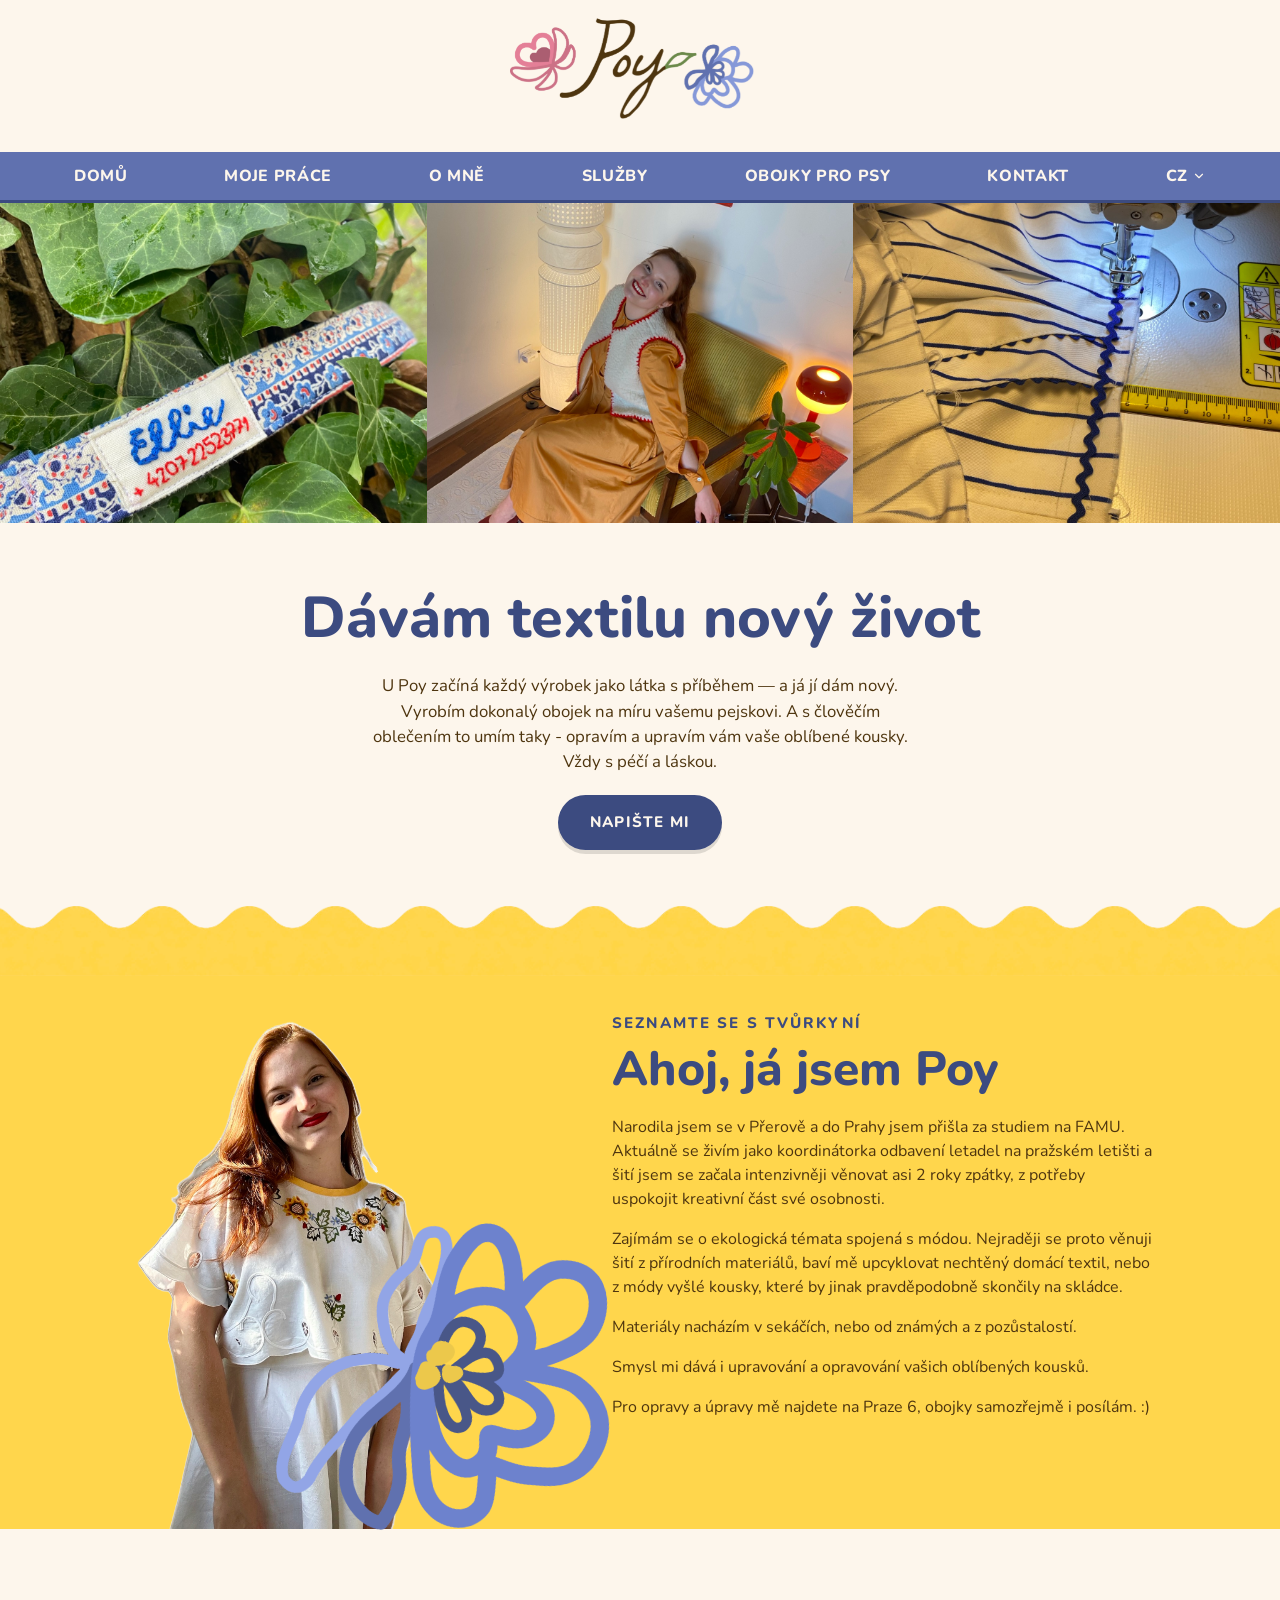
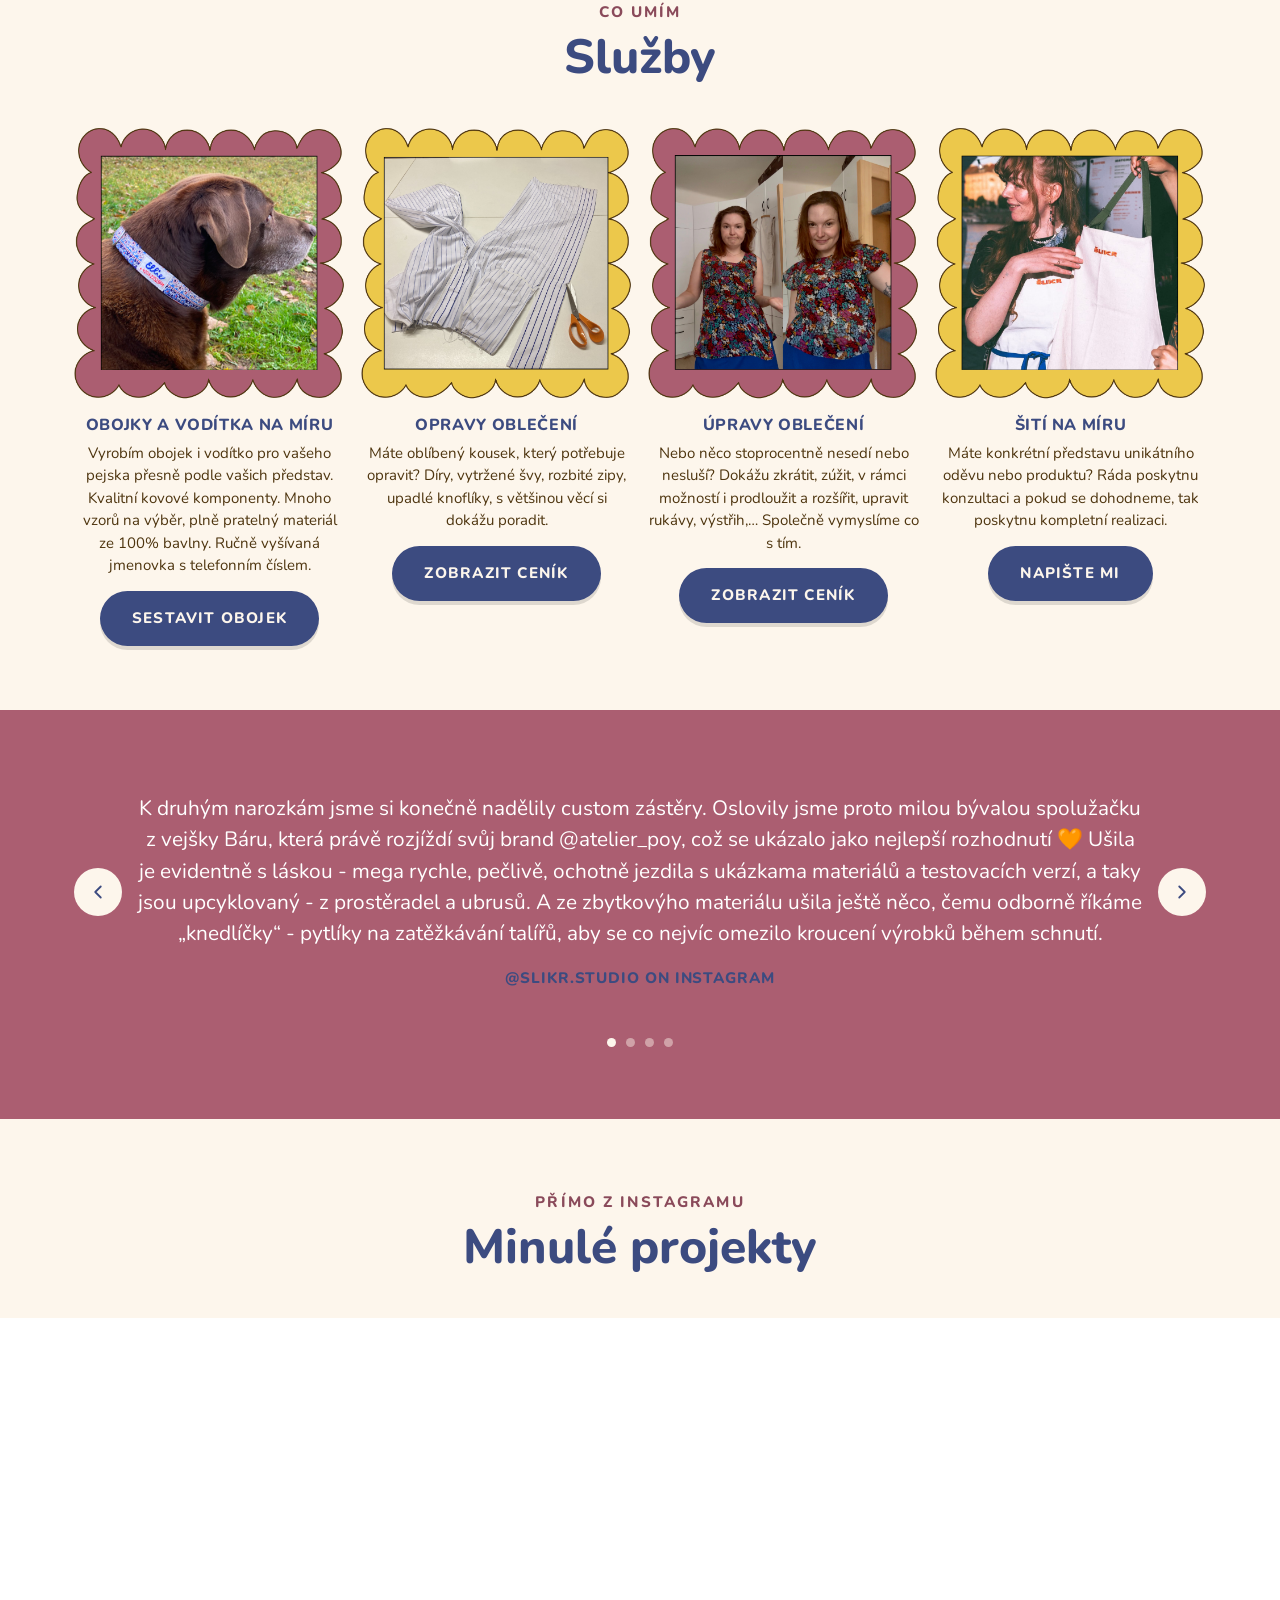
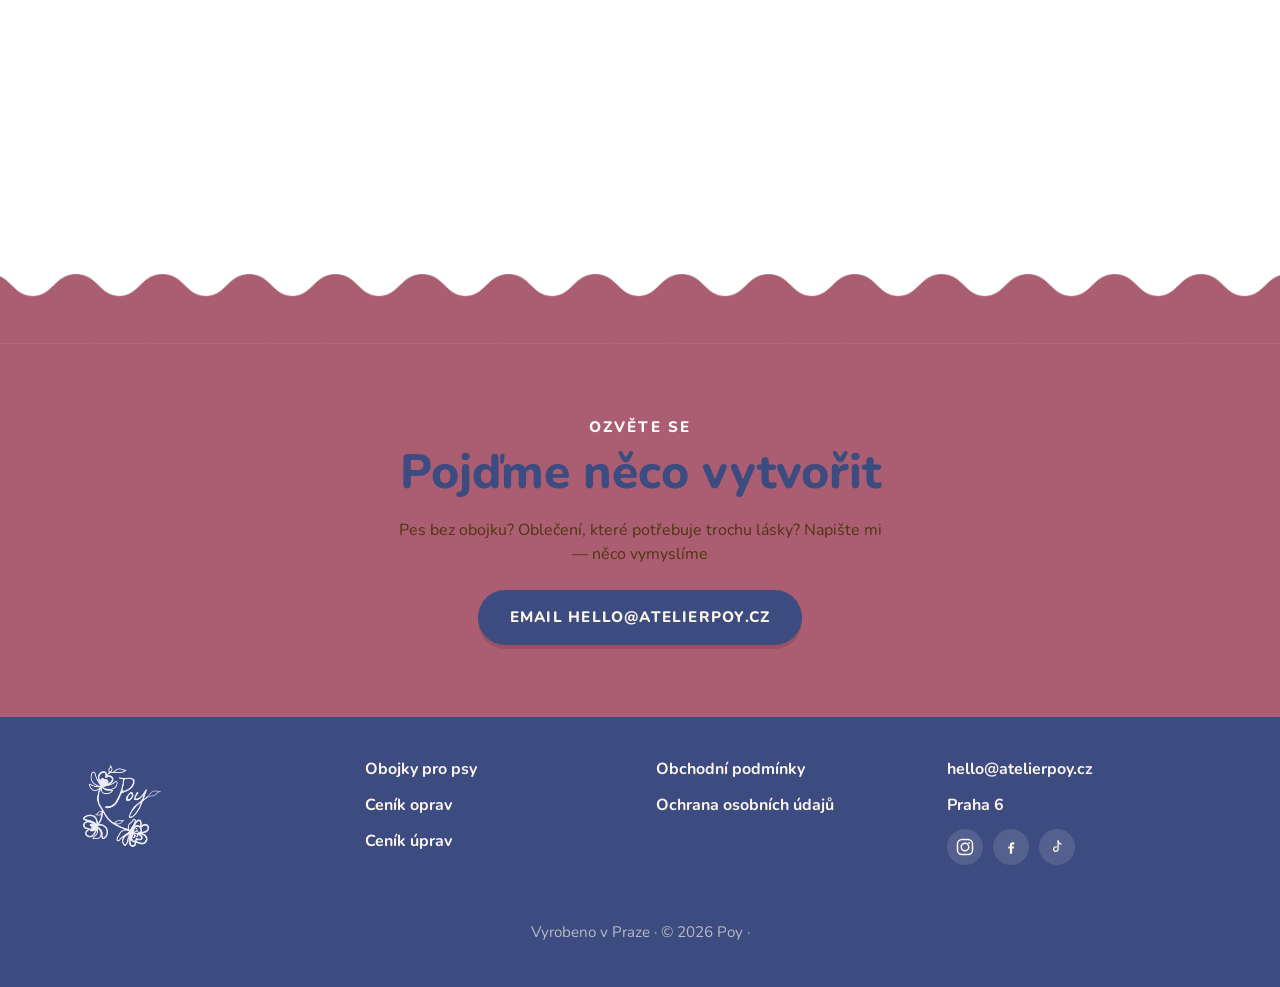
==== commit f1ae74fc: "nav jitter fix, anchor link scroll fix" ====
--- a/index.html
+++ b/index.html
@@ -5,7 +5,7 @@
 <meta name="viewport" content="width=device-width, initial-scale=1.0">
 <title>Poy — Upcycled Dog Collars, Alterations &amp; Repairs</title>
 <meta name="description" content="Poy makes upcycled, custom dog collars, plus clothing alterations and repairs. Handmade with care, one piece at a time.">
-<link rel="stylesheet" href="styles.css?v=2">
+<link rel="stylesheet" href="styles.css?v=5">
 </head>
 <body>
 
@@ -347,7 +347,7 @@
   </div>
 </footer>
 
-<script src="script.js?v=2"></script>
+<script src="script.js?v=4"></script>
 <script src="i18n.js?v=2"></script>
 </body>
 </html>
--- a/styles.css
+++ b/styles.css
@@ -30,7 +30,25 @@
 
 /* ---------- reset ---------- */
 *, *::before, *::after { box-sizing: border-box; }
-html { scroll-behavior: smooth; }
+/* overflow-anchor: none — disables the browser's scroll anchoring for
+   the whole page. Scroll anchoring tries to keep on-screen content from
+   visually jumping when something above the viewport changes size, by
+   nudging scrollY to compensate. Our own sticky header changes size *as
+   a function of* scrollY (see .site-header/.header-row-logo below), so
+   the two fight each other: header shrinks → anchoring nudges scrollY →
+   our scroll handler re-evaluates against the new scrollY → header
+   height changes again → anchoring nudges again. That feedback loop is
+   what read as constant blinking/jumping, worst during a slow scroll
+   (more frames for the loop to run in). Confirmed via an instrumented
+   Playwright scroll test: without this, scrollY visibly oscillated frame
+   to frame during any scroll through the header's shrink range even
+   though the simulated input only ever scrolled in one direction; with
+   it, scrollY was perfectly monotonic and the header shrank exactly
+   once per crossing. Setting `overflow-anchor: none` scoped only to
+   `.site-header` was NOT sufficient — Chrome's anchor node is chosen
+   from content below the header, not the header itself, so the property
+   has to be set here, on the actual scrolling element, to take effect. */
+html { scroll-behavior: smooth; overflow-anchor: none; }
 body {
   margin: 0;
   font-family: var(--font-body);
@@ -155,23 +173,54 @@
   z-index: 50;
 }
 
+/* anchor-nav targets on the landing page — without this, jumping to
+   #about/#services/#feed/#contact (nav links, cross-page links like
+   collars.html's) lands the section flush with the very top of the
+   viewport, which the sticky header then overlaps, hiding the heading
+   the click was supposed to reveal. scroll-margin-top shifts the landing
+   spot down by the header's live height (the same --header-height custom
+   property the price panel uses, kept in sync by script.js) plus a
+   little breathing room, so the heading always ends up visible just
+   below the header regardless of its current shrunk/unshrunk state. The
+   203px fallback matches the header's unscrolled height, for the moment
+   before script.js has run (e.g. landing directly on a fragment URL). */
+#about, #services, #feed, #contact {
+  scroll-margin-top: calc(var(--header-height, 203px) + 16px);
+}
+
 /* Row 1 — logo only, centered, no color block. Shrinks to half size once
    the page is scrolled (see script.js), freeing up vertical space; the
-   blue nav row below is untouched by this. */
+   blue nav row below is untouched by this.
+   The row's own `height` is the only thing that animates via layout (one
+   property, not two) — the logo itself shrinks via `transform: scale()`,
+   which is compositor-only and never triggers layout, so the browser has
+   far less work to redo on every animation frame while this sticky header
+   is transitioning during an active scroll. Padding is fixed (not part of
+   the transition) since flex centering handles vertical alignment on its
+   own; height values below are 14+130+8=152 unscrolled, 7+65+4=76 scrolled
+   (border-box, per the global reset), preserving the original sizing. */
 .header-row-logo {
   display: flex;
   justify-content: center;
   align-items: center;
   background: var(--cream);
-  padding: 14px 0 8px;
-  transition: padding 0.25s ease;
+  height: 152px;
+  overflow: hidden;
+  transition: height 0.25s ease;
+  will-change: height;
 }
 .logo-link { display: flex; }
-.logo-img { height: 130px; width: auto; transition: height 0.25s ease; }
+.logo-img {
+  height: 130px;
+  width: auto;
+  transform-origin: center;
+  transition: transform 0.25s ease;
+  will-change: transform;
+}
 .logo-link-mobile { display: none; }
 
-.site-header.is-scrolled .header-row-logo { padding: 7px 0 4px; }
-.site-header.is-scrolled .header-row-logo .logo-img { height: 65px; }
+.site-header.is-scrolled .header-row-logo { height: 76px; }
+.site-header.is-scrolled .header-row-logo .logo-img { transform: scale(0.5); }
 
 /* Row 2 — nav links + language switcher, on the blue color block */
 .header-row-nav {
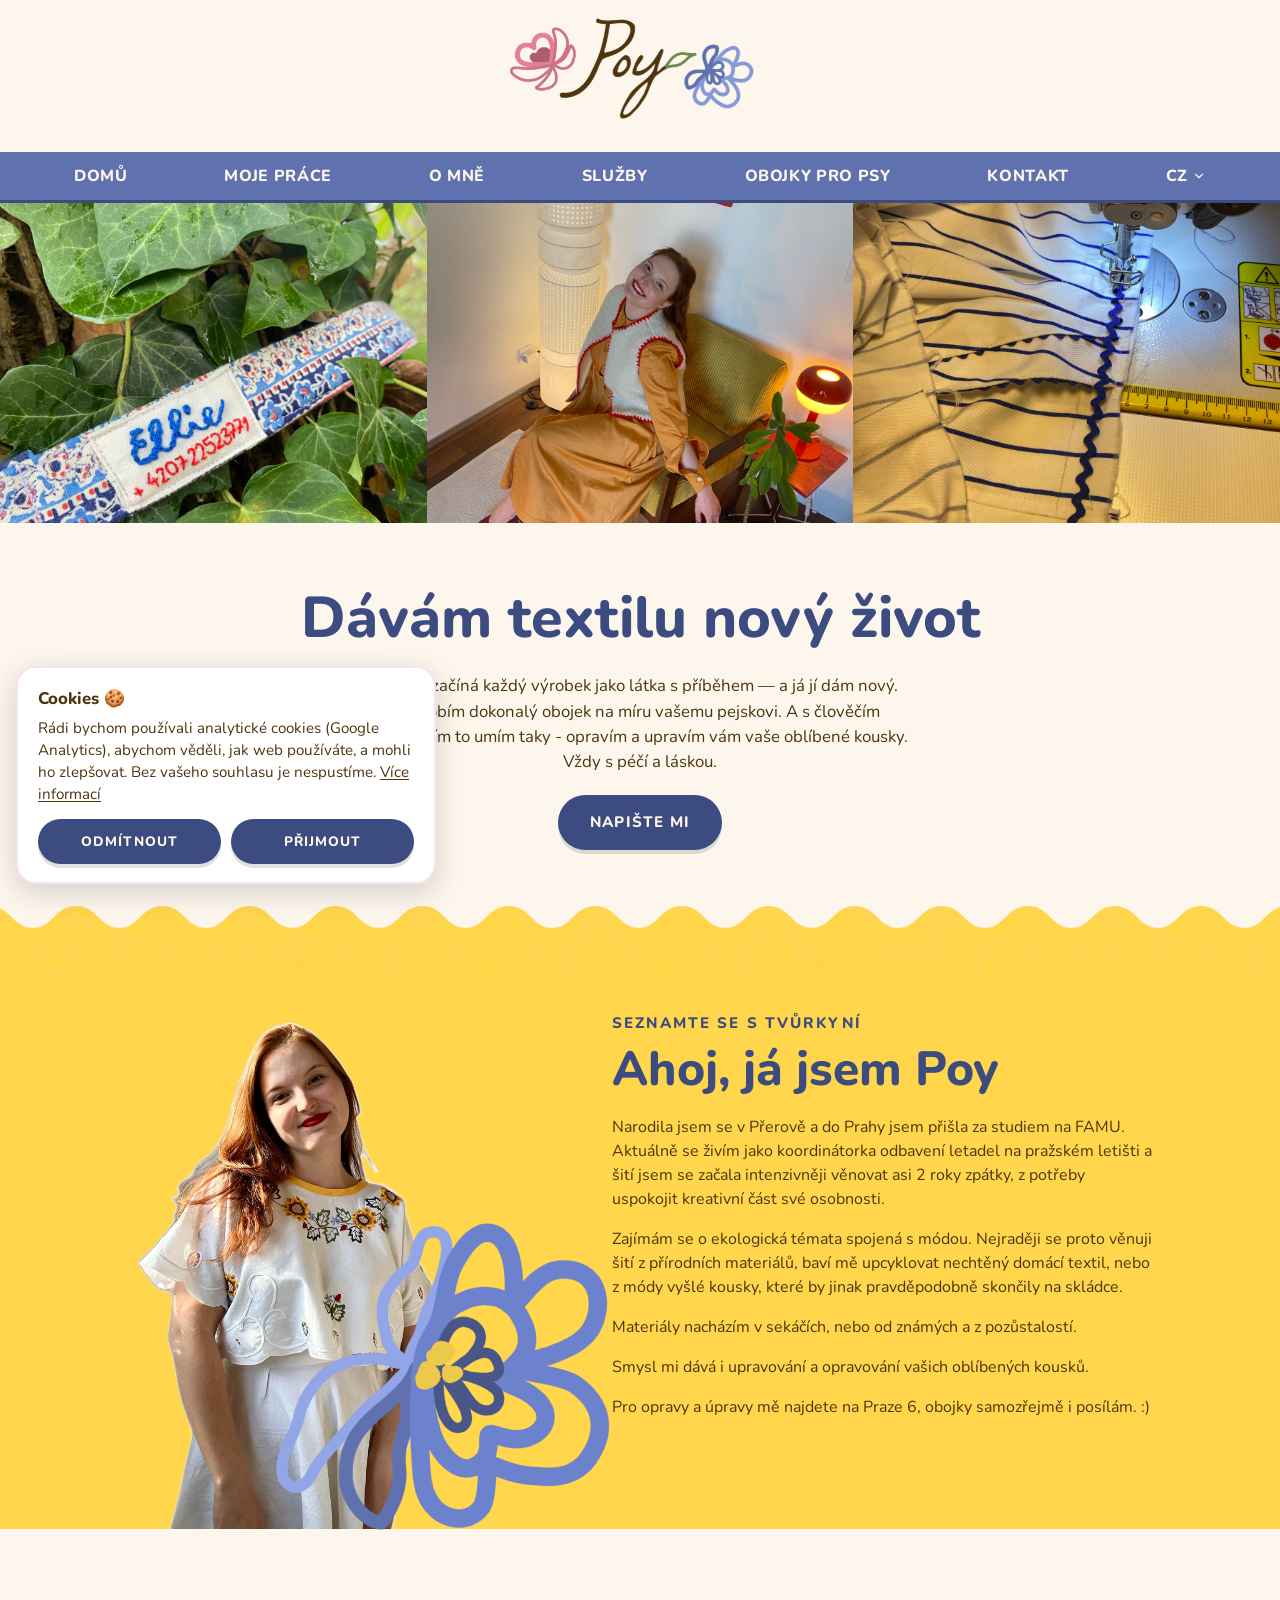
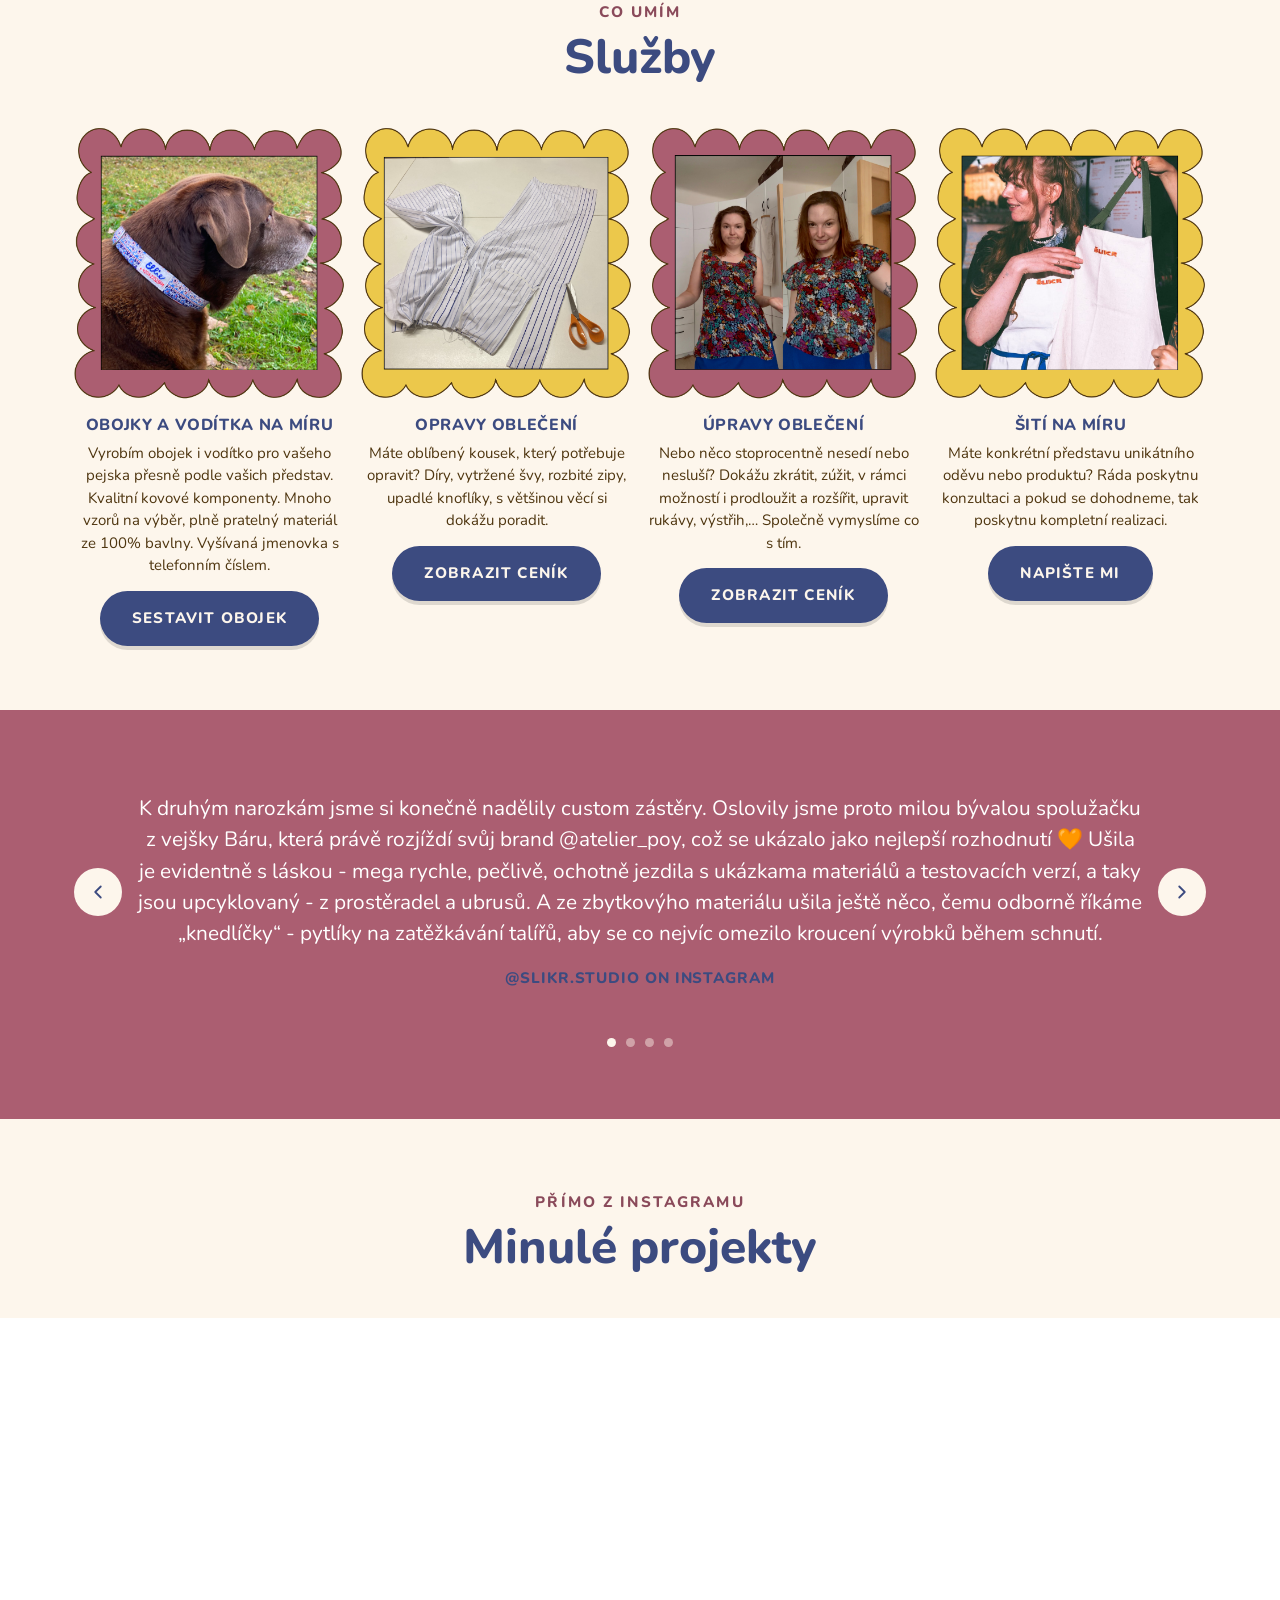
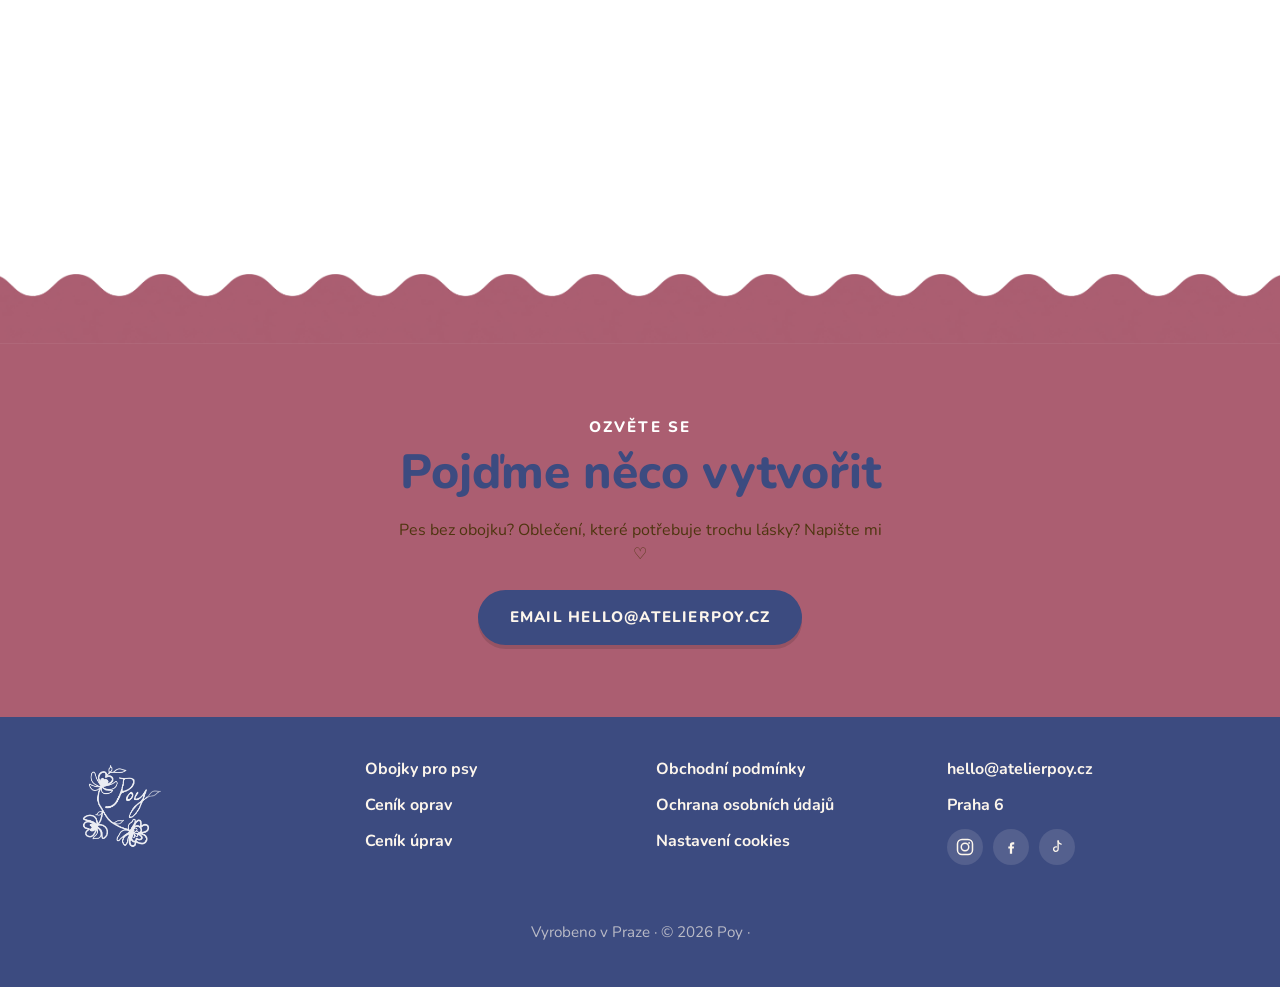
==== commit dd942bee: "added cookies" ====
--- a/index.html
+++ b/index.html
@@ -5,7 +5,7 @@
 <meta name="viewport" content="width=device-width, initial-scale=1.0">
 <title>Poy — Upcycled Dog Collars, Alterations &amp; Repairs</title>
 <meta name="description" content="Poy makes upcycled, custom dog collars, plus clothing alterations and repairs. Handmade with care, one piece at a time.">
-<link rel="stylesheet" href="styles.css?v=5">
+<link rel="stylesheet" href="styles.css?v=6">
 </head>
 <body>
 
@@ -316,6 +316,7 @@
     <div class="footer-col">
       <a href="terms.html" data-i18n="footer.termsLink">Terms &amp; Conditions</a>
       <a href="privacy.html" data-i18n="footer.privacyLink">Privacy Policy</a>
+      <button type="button" class="footer-link-button" data-cookie-settings data-i18n="footer.cookieSettings">Nastavení cookies</button>
     </div>
     <div class="footer-col">
       <!-- PLACEHOLDER: swap for the real email before launch -->
@@ -347,7 +348,8 @@
   </div>
 </footer>
 
-<script src="script.js?v=4"></script>
+<script src="consent.js?v=1"></script>
+<script src="script.js?v=5"></script>
 <script src="i18n.js?v=2"></script>
 </body>
 </html>
--- a/styles.css
+++ b/styles.css
@@ -531,8 +531,10 @@
 }
 
 .form-note { font-size: 0.95rem; color: var(--text); opacity: 0.75; margin: 6px 0 0; }
+/* informational note — light blue rather than pink, so it doesn't read as
+   a warning */
 .form-note--soft {
-  background: var(--primary-pale);
+  background: rgba(96, 113, 175, 0.08); /* --secondary at low alpha */
   border-radius: 10px;
   padding: 8px 12px;
   opacity: 1;
@@ -540,6 +542,21 @@
 .field-help { font-size: 0.95rem; opacity: 0.65; margin: 4px 0 0; }
 .field-help a { text-decoration: underline; text-underline-offset: 2px; }
 .field-help a:hover { color: var(--primary-deep); }
+
+/* pull-strength slider (collars.html step 1) — 3 stops, labels spread
+   underneath so each sits under its stop */
+.pull-slider {
+  display: block;
+  width: 100%;
+  margin: 8px 0 2px;
+  accent-color: var(--primary);
+  cursor: pointer;
+}
+.pull-slider-labels {
+  display: flex;
+  justify-content: space-between;
+  font-size: 0.95rem;
+}
 
 .field { margin-bottom: 10px; }
 .field:last-child { margin-bottom: 0; }
@@ -555,6 +572,7 @@
 .field input[type="email"],
 .field input[type="tel"],
 .field input[type="number"],
+.field select,
 .field textarea {
   width: 100%;
   border: 2px solid var(--primary-pale);
@@ -567,8 +585,10 @@
   transition: border-color 0.15s ease;
 }
 .field input:focus,
+.field select:focus,
 .field textarea:focus { outline: none; border-color: var(--primary-deep); }
 .field textarea { min-height: 70px; resize: vertical; }
+.field select { cursor: pointer; }
 
 /* validation — inline, next to the field it belongs to, never a generic
    top-of-page banner. --primary-deep doubles as the "error" color since
@@ -599,6 +619,7 @@
   gap: 8px;
 }
 .option-grid--two { grid-template-columns: repeat(2, 1fr); }
+.option-grid--three { grid-template-columns: repeat(3, 1fr); }
 .option-grid--compact { gap: 6px; margin-top: 6px; }
 
 .option-card {
@@ -615,18 +636,23 @@
 .option-card input { accent-color: var(--primary-deep); margin-right: 4px; }
 .option-card:has(input:checked) { border-color: var(--primary-deep); background: var(--primary-pale); }
 .option-card-title { font-weight: 700; font-size: 1rem; }
-.option-card-price { font-size: 0.95rem; opacity: 0.75; }
-/* width example photos — bleeds to the card's edges (negative margin
-   cancels .option-card's own padding), same idea as the fabric/hardware
-   swatch photos */
-.option-card--image { padding-top: 0; overflow: hidden; }
+.option-card-price { font-size: 0.95rem; opacity: 0.75; }/* width example cards — radio + label on top so it reads as a choice
+   first, then the example photo bleeding to the card's side and bottom
+   edges (negative margin cancels .option-card's own padding), same idea
+   as the fabric/hardware swatch photos */
+.option-card--image { padding-bottom: 0; overflow: hidden; }
+.option-card-head { display: flex; align-items: center; gap: 4px; }
 .option-card-img {
   width: calc(100% + 20px);
-  margin: 0 -10px 6px;
+  max-width: none; /* global img max-width: 100% would clip the bleed and leave a strip on the right */
+  margin: 6px -10px 0;
   aspect-ratio: 4 / 3;
   object-fit: cover;
   display: block;
 }
+/* font sample photos are wide nametag shots — keep their own shape so the
+   4:3 crop doesn't cut off the ends of the embroidered text */
+.option-card-img--natural { aspect-ratio: auto; }
 /* 40mm-silver lock: JS disables the input and adds this class so the
    reason (the note above the group) is visible, not just a mystery gray */
 .option-card.is-disabled { opacity: 0.5; cursor: not-allowed; background: var(--cream); }
@@ -884,8 +910,8 @@
 .nametag-example-text { flex: 1; min-width: 0; }
 .nametag-example-text .field { margin-bottom: 0; }
 .nametag-example-img {
-  width: 140px;
-  height: 140px;
+  width: 210px;
+  height: 96px;
   object-fit: cover;
   border-radius: 12px;
   flex-shrink: 0;
@@ -966,6 +992,9 @@
   border-top: 1px solid var(--primary-pale);
 }
 .price-lines .price-line:first-child { border-top: none; }
+/* display: flex above would otherwise override the hidden attribute that
+   updatePrice() uses for the optional lines (reinforcement/nametag/delivery) */
+.price-line[hidden] { display: none; }
 
 /* ===========================================================
    Mending price list
@@ -1176,6 +1205,51 @@
   font-size: 1rem;
 }
 .footer-col a:hover { color: var(--accent); }
+/* "Cookie settings" — a <button> (it opens the banner, it isn't a link)
+   dressed to match the footer links around it */
+.footer-link-button {
+  background: none;
+  border: 0;
+  padding: 0;
+  color: inherit;
+  font: inherit;
+  text-align: inherit;
+  cursor: pointer;
+}
+.footer-link-button:hover { color: var(--accent); }
+
+/* cookie consent banner (consent.js) — bottom-left card on desktop, full
+   width on phones; sits above the collar page's fixed price bar (z 40) */
+.cookie-banner {
+  position: fixed;
+  left: 16px;
+  bottom: 16px;
+  z-index: 60;
+  width: min(420px, calc(100% - 32px));
+  background: var(--white);
+  color: var(--text);
+  border: 2px solid var(--primary-pale);
+  border-radius: 20px;
+  box-shadow: 0 8px 28px rgba(23,28,58,0.18);
+  padding: 18px 20px;
+}
+.cookie-banner[hidden] { display: none; }
+.cookie-banner-title { font-weight: 800; font-size: 1.05rem; margin: 0 0 6px; }
+.cookie-banner-text { font-size: 0.95rem; margin: 0 0 14px; line-height: 1.45; }
+.cookie-banner-text a { text-decoration: underline; text-underline-offset: 2px; }
+.cookie-banner-text a:hover { color: var(--primary-deep); }
+.cookie-banner-actions { display: flex; gap: 10px; }
+.cookie-btn { flex: 1; justify-content: center; padding: 11px 16px; font-size: 0.85rem; }
+@media (max-width: 640px) {
+  .cookie-banner {
+    left: 0;
+    bottom: 0;
+    width: 100%;
+    border-radius: 20px 20px 0 0;
+    border-width: 2px 0 0;
+    padding-bottom: calc(18px + env(safe-area-inset-bottom));
+  }
+}
 
 .footer-socials { display: flex; gap: 10px; }
 .social-icon {
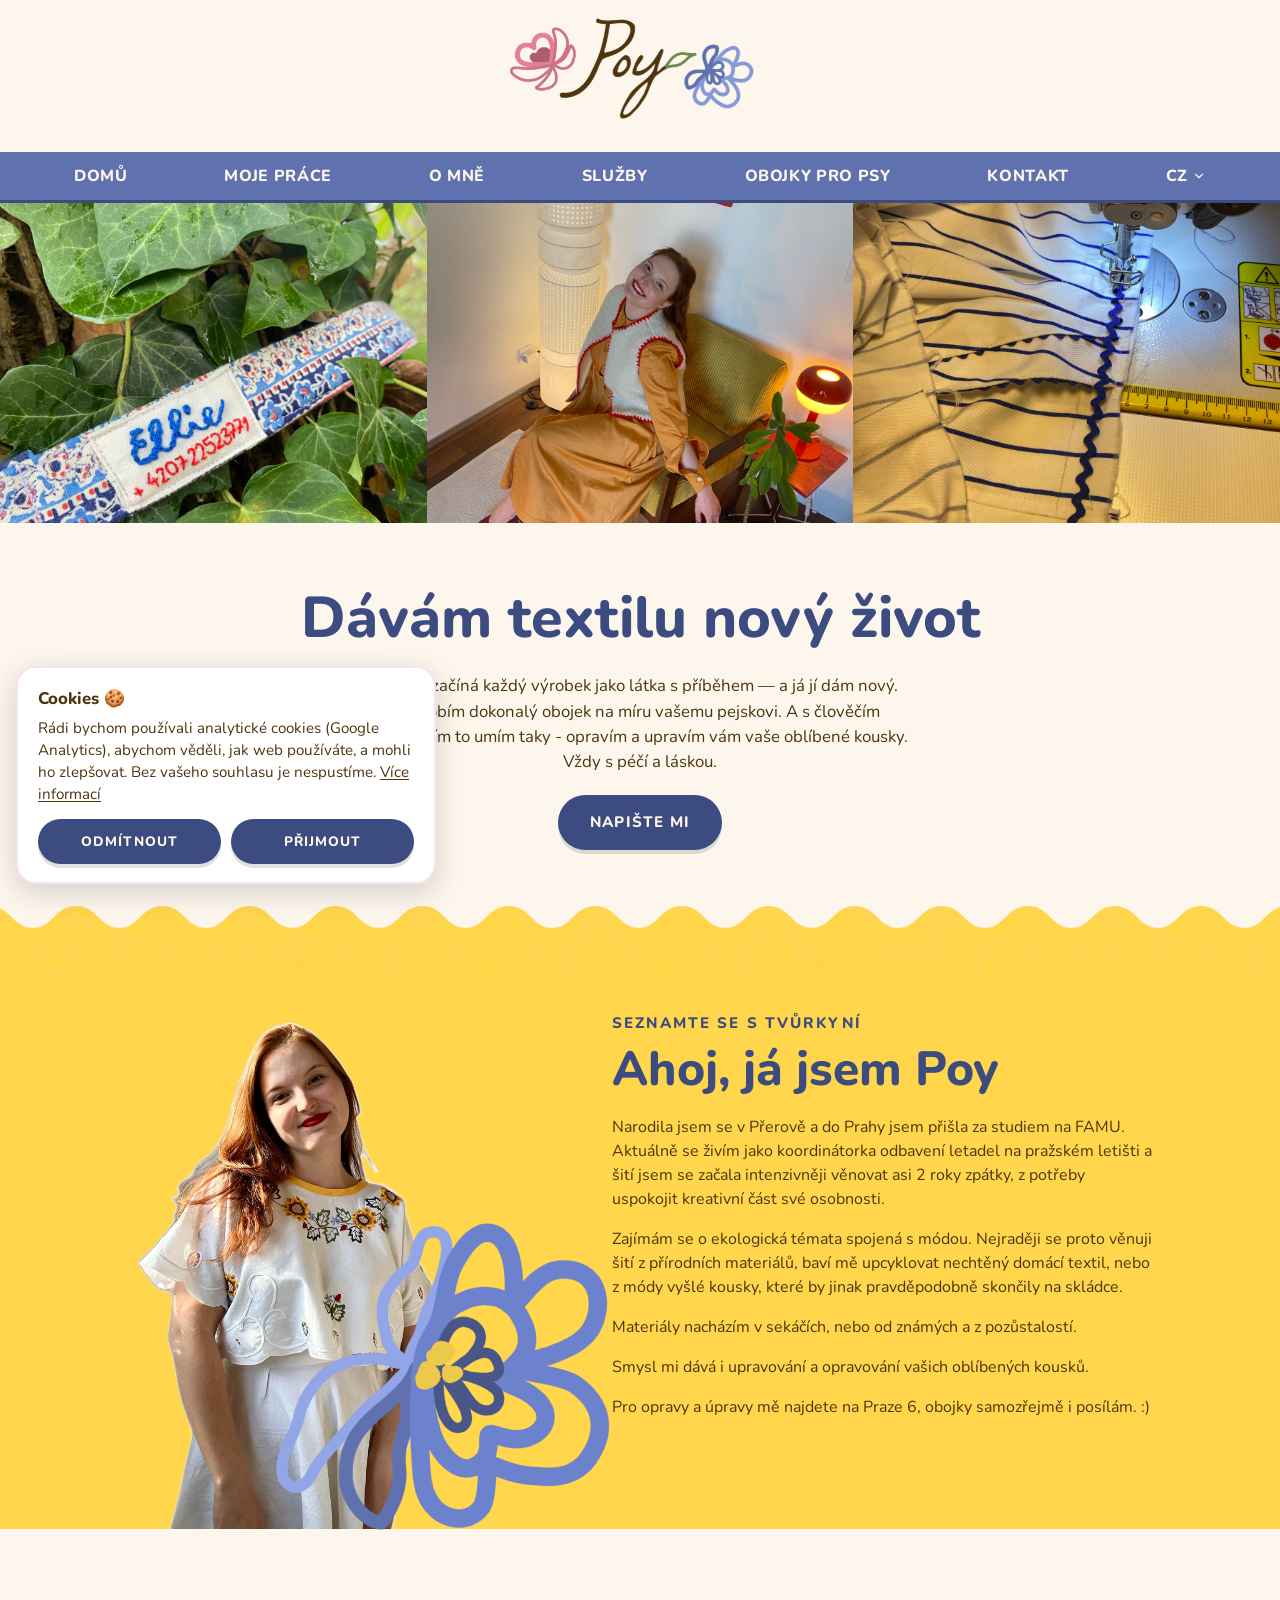
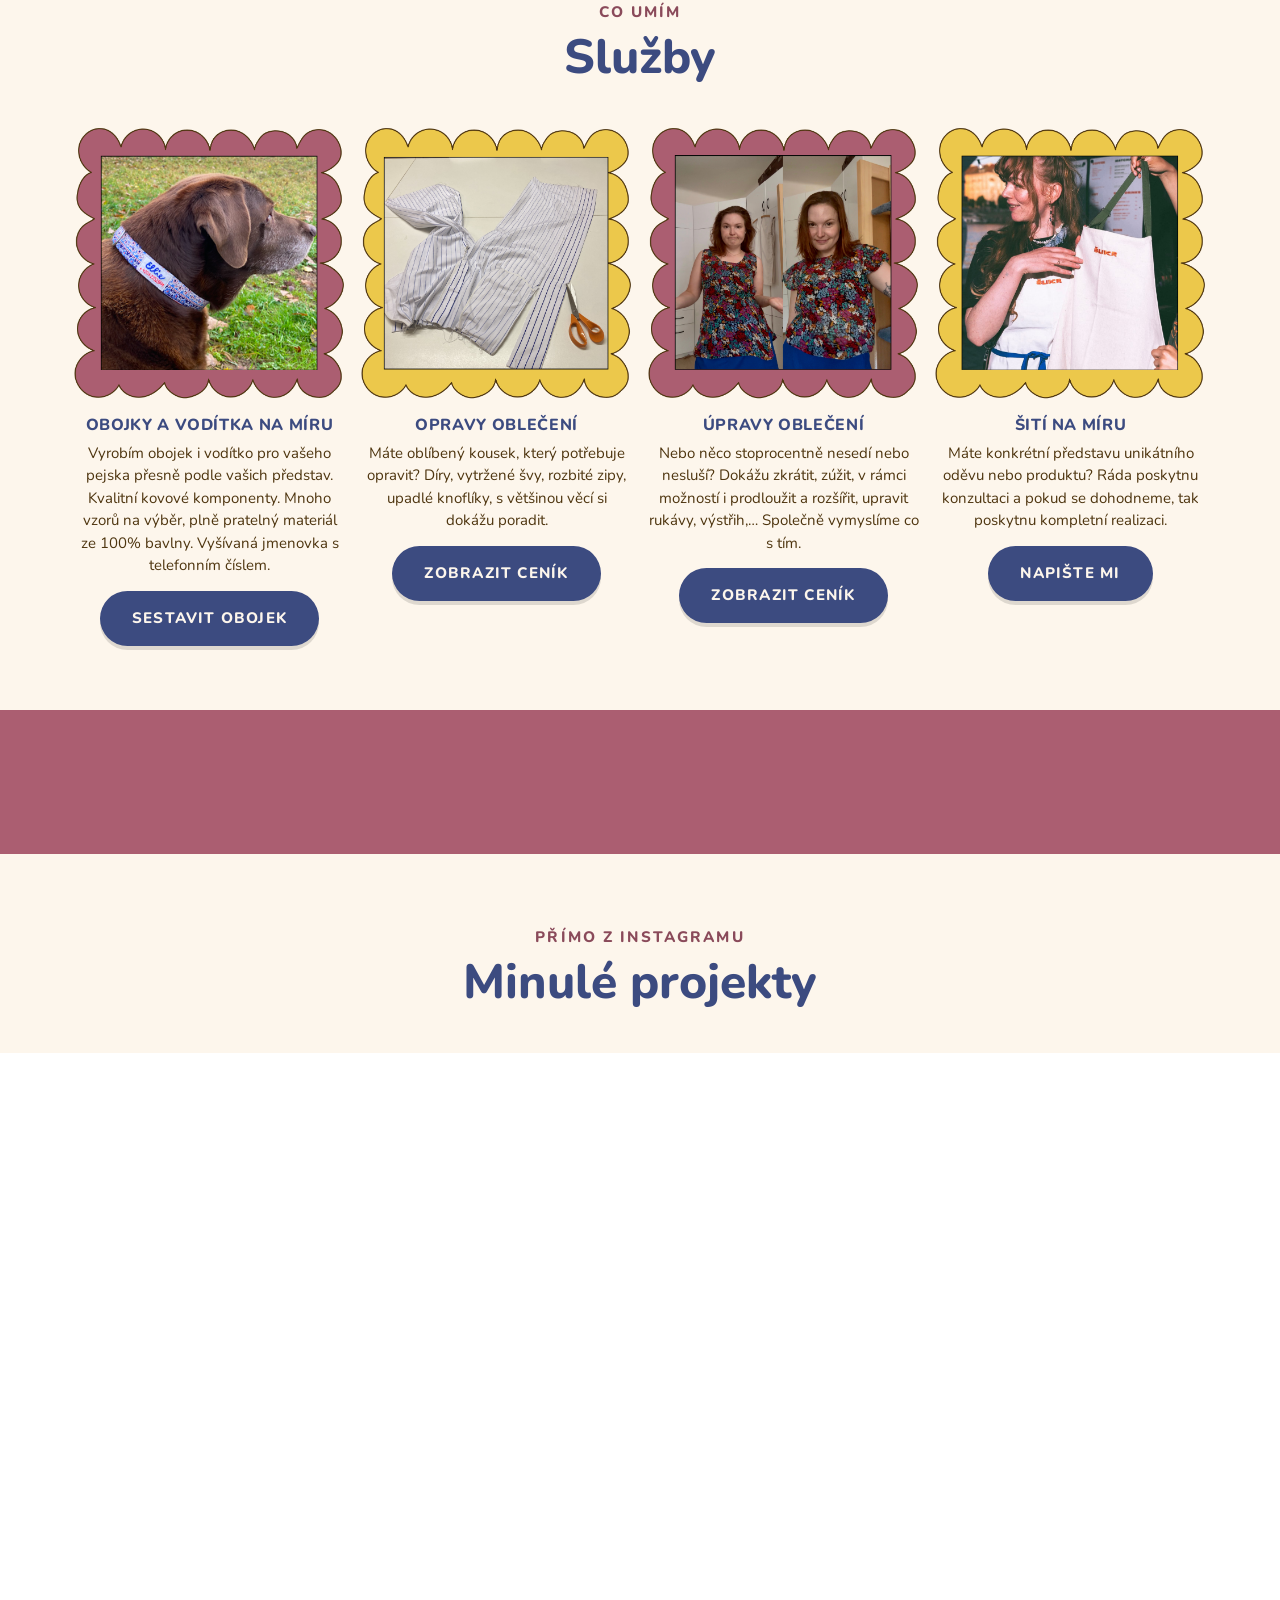
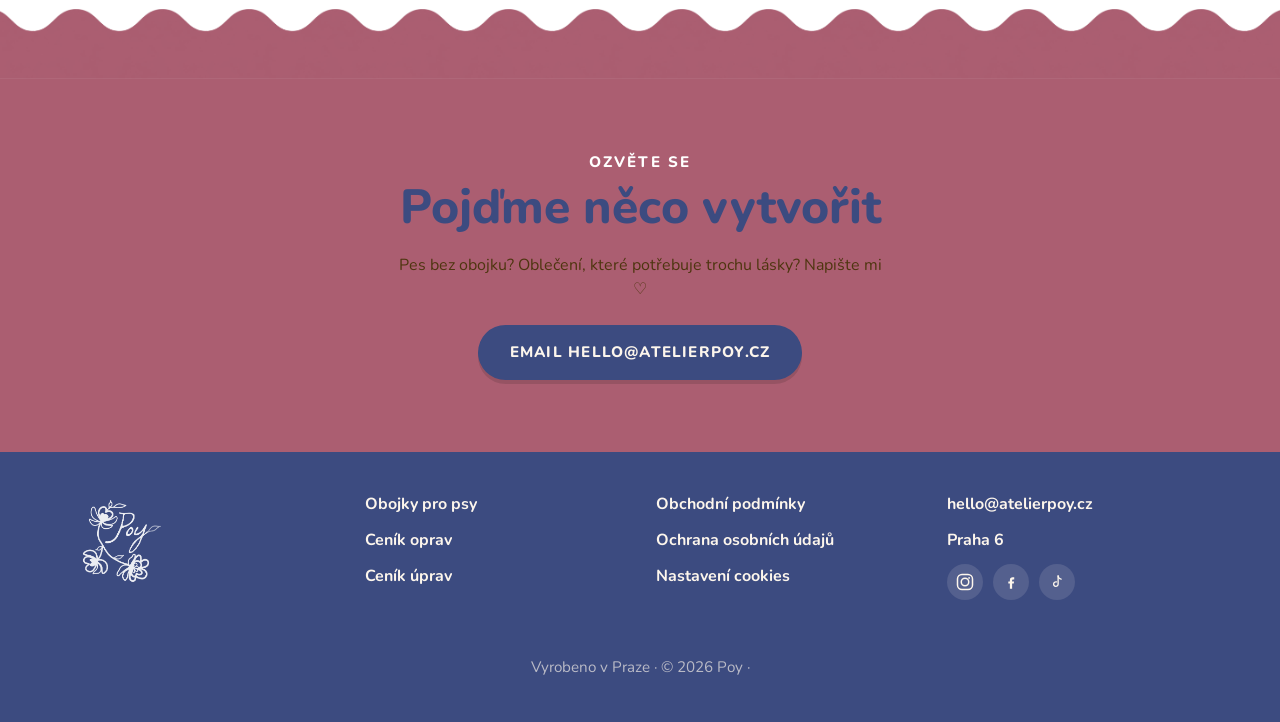
==== commit 8a9ce95c: "new widget for Google reviews" ====
--- a/index.html
+++ b/index.html
@@ -220,45 +220,10 @@
        =========================================================== -->
   <section class="reviews">
     <div class="container">
-      <div class="reviews-carousel">
-        <button type="button" class="review-arrow review-arrow-prev" id="review-prev" aria-label="Previous review" data-i18n-attr="aria-label:reviews.prevAriaLabel">
-          <svg viewBox="0 0 24 24" fill="none" xmlns="http://www.w3.org/2000/svg" aria-hidden="true">
-            <path d="M15 6l-6 6 6 6" stroke="currentColor" stroke-width="2" stroke-linecap="round" stroke-linejoin="round"/>
-          </svg>
-        </button>
-
-        <div class="review-track is-wide" id="review-track">
-          <div class="review-slide is-active">
-            <p class="review-text" data-i18n="reviews.items.0.text">K druhým narozkám jsme si konečně nadělily custom zástěry. Oslovily jsme proto milou bývalou spolužačku z vejšky Báru, která právě rozjíždí svůj brand @atelier_poy, což se ukázalo jako nejlepší rozhodnutí 🧡 Ušila je evidentně s láskou - mega rychle, pečlivě, ochotně jezdila s ukázkama materiálů a testovacích verzí, a taky jsou upcyklovaný - z prostěradel a ubrusů. A ze zbytkovýho materiálu ušila ještě něco, čemu odborně říkáme „knedlíčky“ - pytlíky na zatěžkávání talířů, aby se co nejvíc omezilo kroucení výrobků během schnutí.</p>
-            <p class="review-handle" data-i18n="reviews.items.0.handle">@slikr.studio on Instagram</p>
-          </div>
-          <div class="review-slide">
-            <p class="review-text" data-i18n="reviews.items.1.text">Určitě doporučuji Poy, pokud chcete krásný psí obojek co se dá kustomizovat a prát, nelíbí se vám ty moderní ze zverimexu a nebo třeba vám vadí pořád cinkání psí známky… Můžete si nechat vyšít jakýkoli text, např. telefonní číslo na obojek. A podpoříte tím malý podnik!</p>
-            <p class="review-handle" data-i18n="reviews.items.1.handle">@eyeofthenewt on Instagram</p>
-          </div>
-          <div class="review-slide">
-            <p class="review-text" data-i18n="reviews.items.2.text">Nový perfektní obojek od Poy je naprostá kouzelnost, běžte svýmu pejskovi taky jeden udělat! Můj je ze starýho pyžámka, je pevnej, kvalitní, krásnej, ručně dokonale dělanej, Lucky je mega happy :D</p>
-            <p class="review-handle" data-i18n="reviews.items.2.handle">@leniickamr on Instagram</p>
-          </div>
-          <div class="review-slide">
-            <p class="review-text" data-i18n="reviews.items.3.text">Jugo dostal k Vánocům nový obojek od úžasné @atelier_poy. Chválí a doporučuje!</p>
-            <p class="review-handle" data-i18n="reviews.items.3.handle">@mylonakiova on Instagram</p>
-          </div>
-        </div>
-
-        <button type="button" class="review-arrow review-arrow-next" id="review-next" aria-label="Next review" data-i18n-attr="aria-label:reviews.nextAriaLabel">
-          <svg viewBox="0 0 24 24" fill="none" xmlns="http://www.w3.org/2000/svg" aria-hidden="true">
-            <path d="M9 6l6 6-6 6" stroke="currentColor" stroke-width="2" stroke-linecap="round" stroke-linejoin="round"/>
-          </svg>
-        </button>
-      </div>
-
-      <div class="review-dots" id="review-dots" aria-hidden="true">
-        <span class="review-dot is-active"></span>
-        <span class="review-dot"></span>
-        <span class="review-dot"></span>
-        <span class="review-dot"></span>
-      </div>
+      <!-- Jotform reviews widget — replaces the old hand-coded carousel;
+           its content and styling are managed in Jotform, not here -->
+      <div id="JFWebsiteWidget-01a0fc7f8e0870008f336f0fae5b21a718b1"></div>
+      <script src="https://www.jotform.com/website-widgets/embed/01a0fc7f8e0870008f336f0fae5b21a718b1" defer></script>
     </div>
   </section>
 
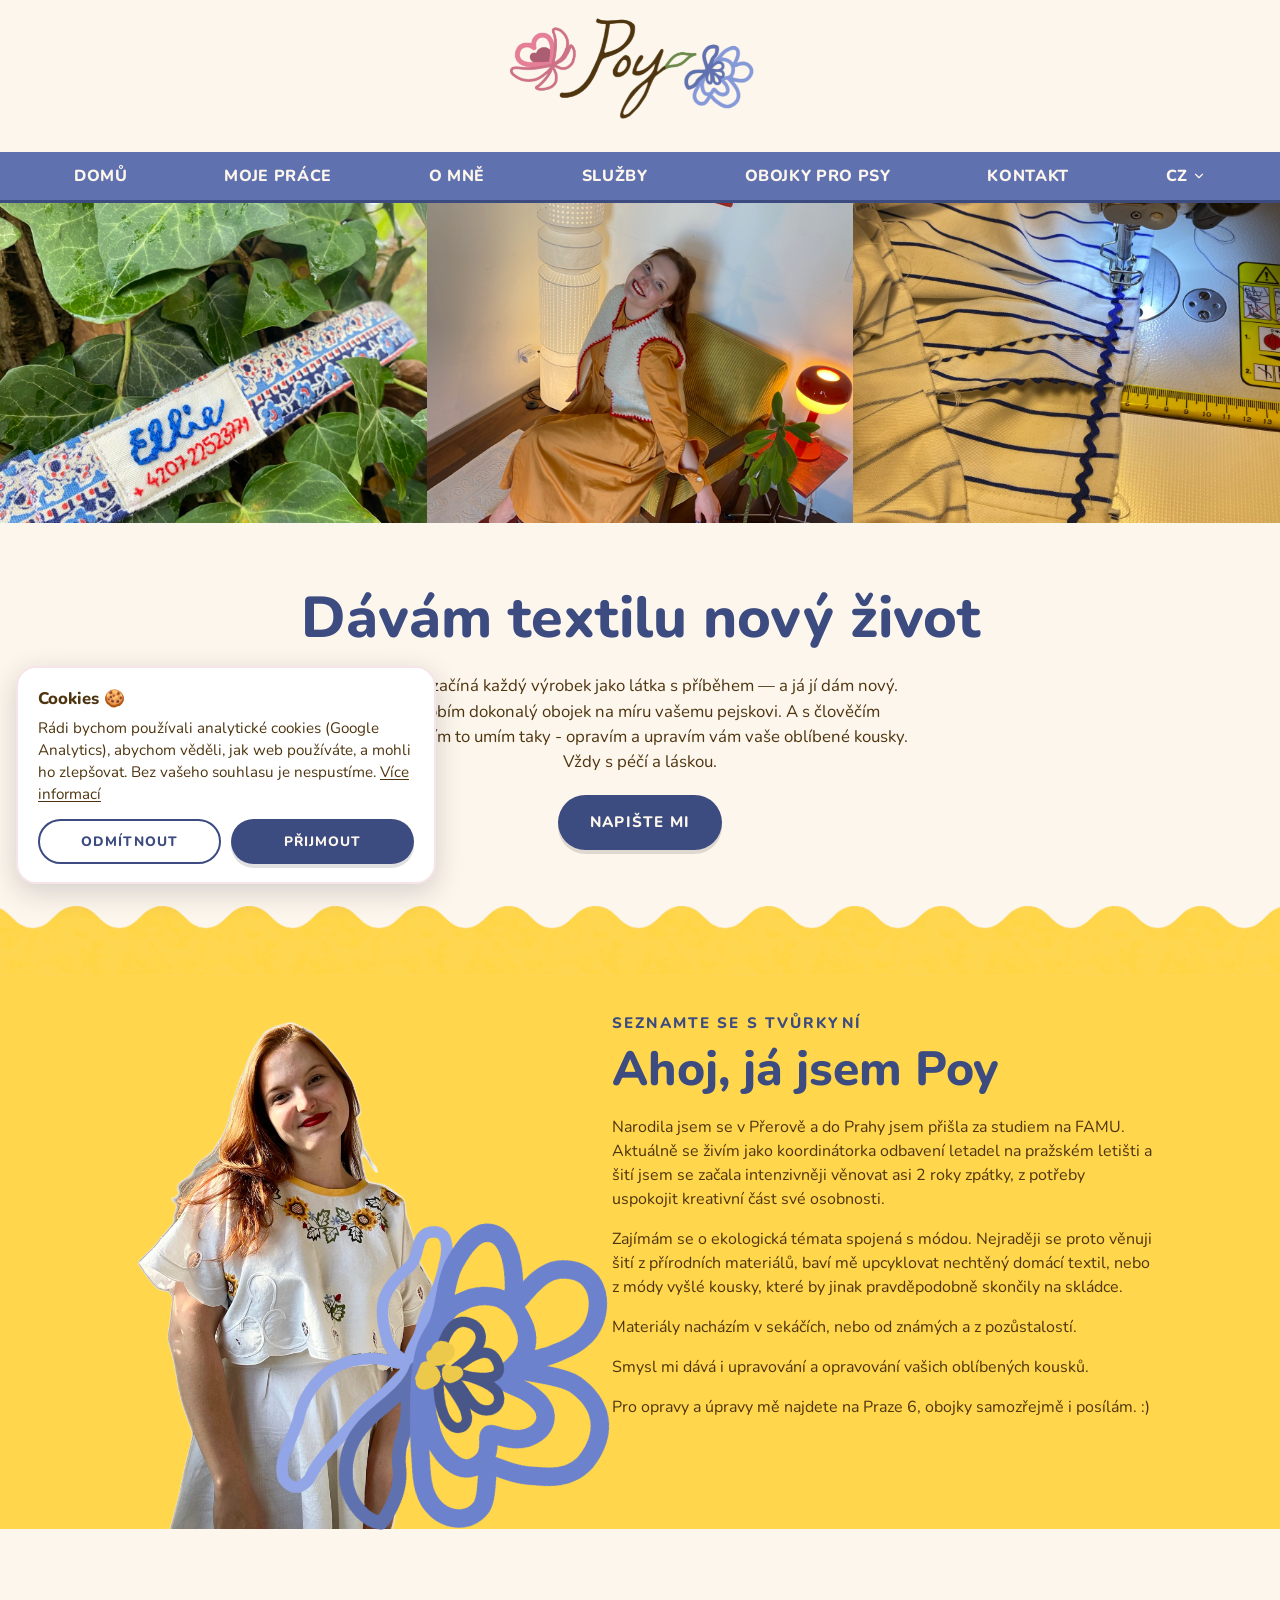
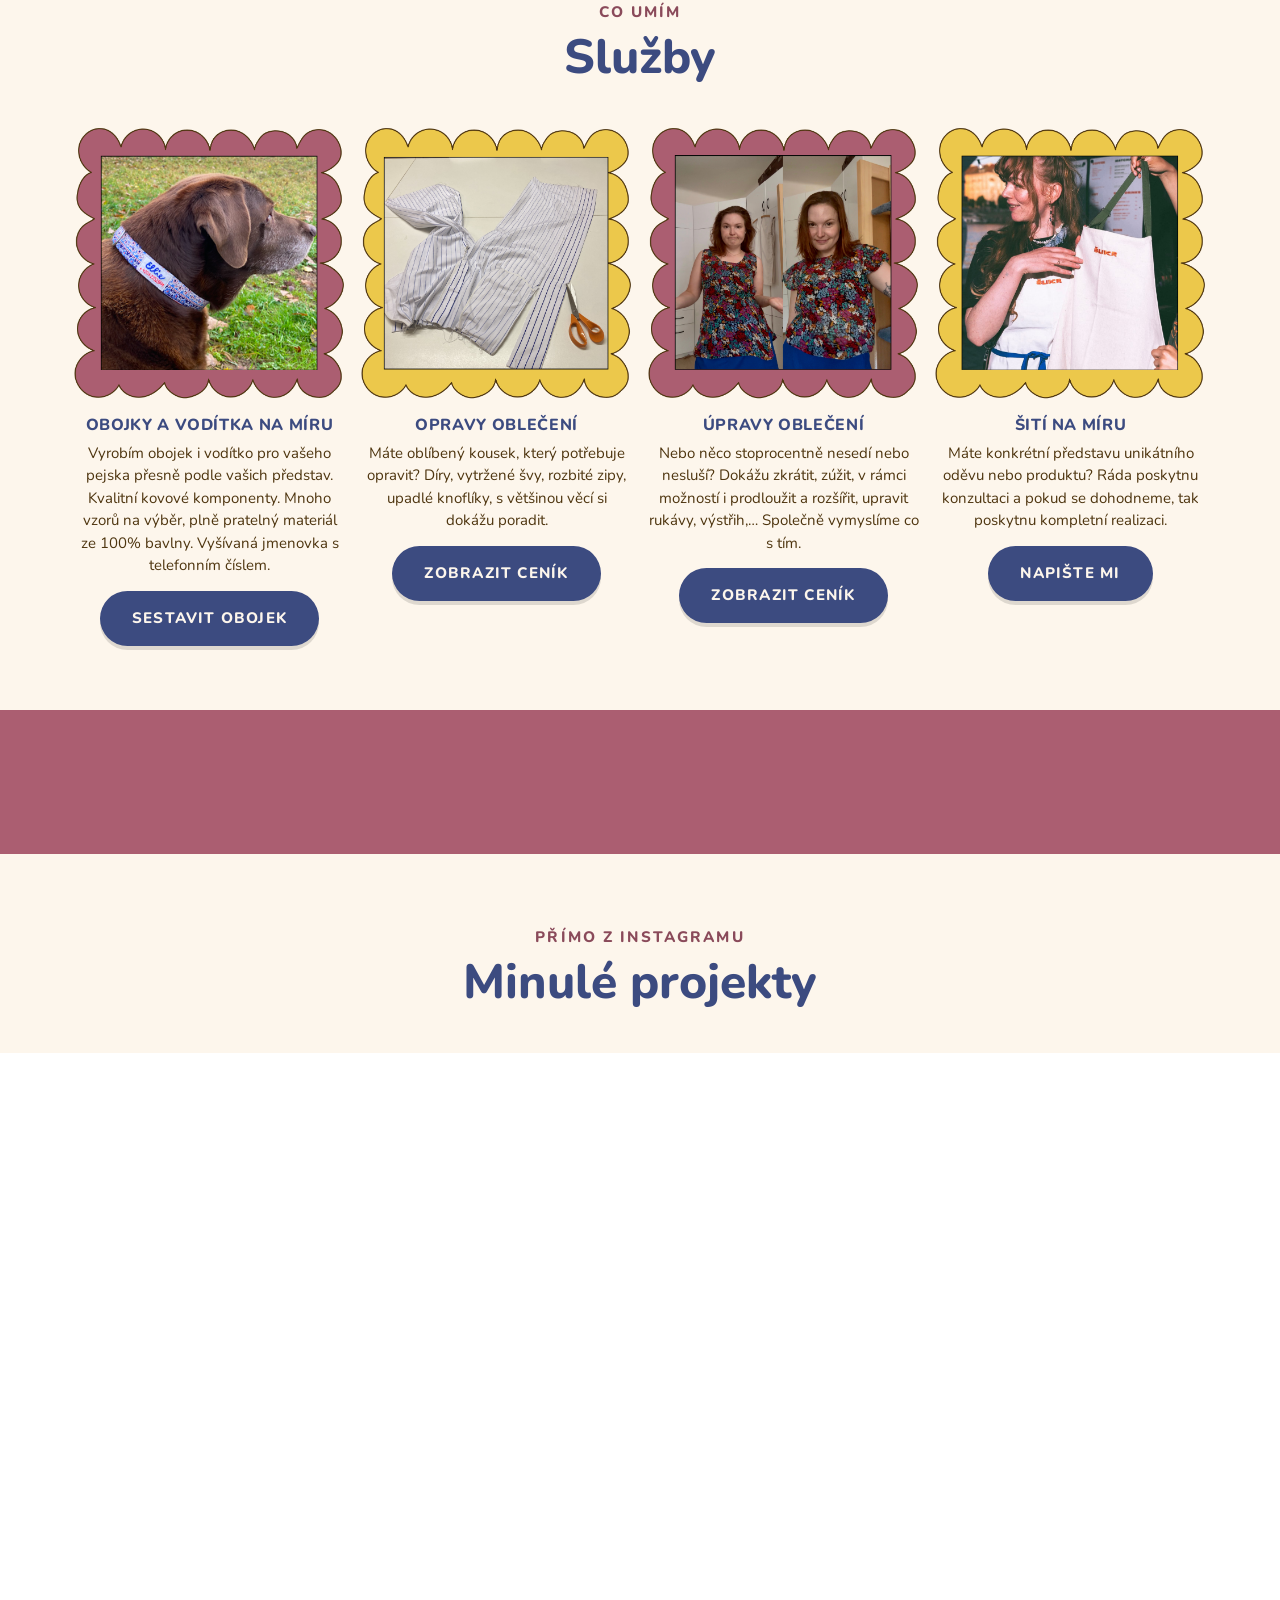
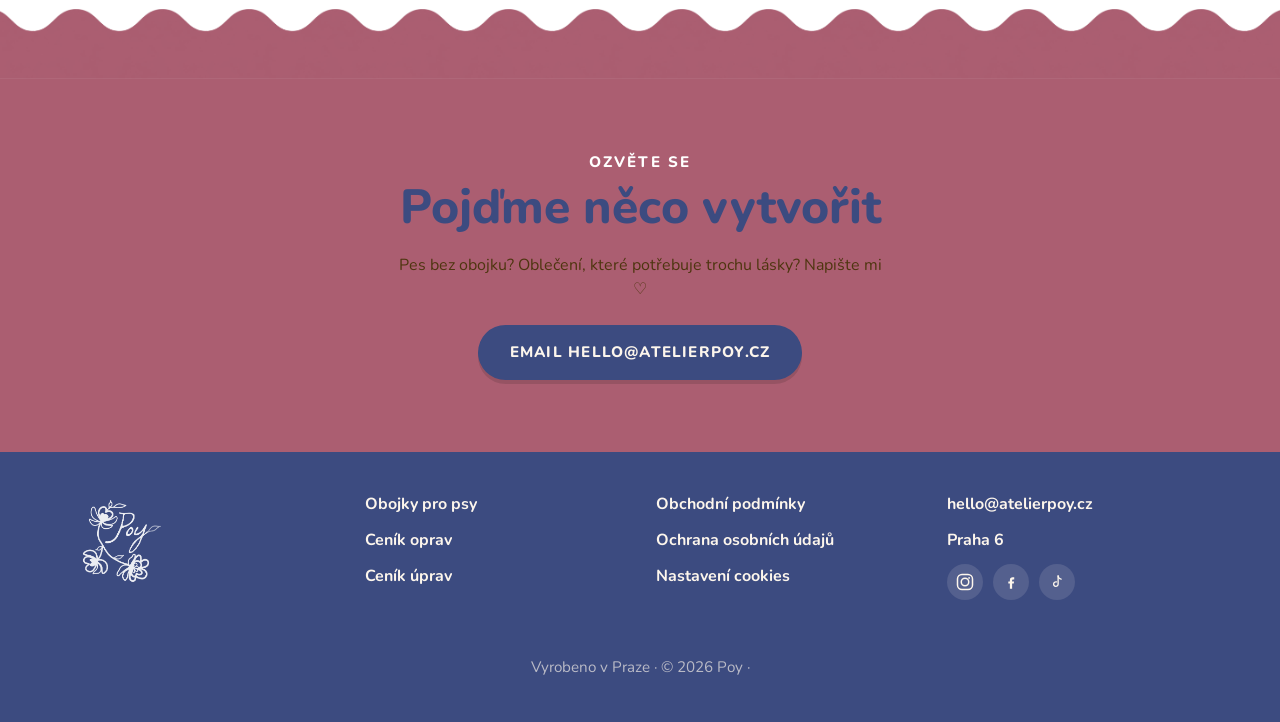
==== commit 208b4b2a: "buider step 1 mandatory & cookie button design  update" ====
--- a/index.html
+++ b/index.html
@@ -5,7 +5,7 @@
 <meta name="viewport" content="width=device-width, initial-scale=1.0">
 <title>Poy — Upcycled Dog Collars, Alterations &amp; Repairs</title>
 <meta name="description" content="Poy makes upcycled, custom dog collars, plus clothing alterations and repairs. Handmade with care, one piece at a time.">
-<link rel="stylesheet" href="styles.css?v=6">
+<link rel="stylesheet" href="styles.css?v=7">
 </head>
 <body>
 
@@ -258,7 +258,7 @@
       </p>
       <div class="contact-actions">
         <!-- PLACEHOLDER: swap for the real email before launch -->
-        <a href="mailto:hello@atelierpoy.cz" class="btn btn-navy" data-i18n="contact.emailButton">Email hello@atelierpoy.cz</a>
+        <a href="mailto:hello@atelierpoy.cz" class="btn btn-navy" data-track-location="contact_section" data-i18n="contact.emailButton">Email hello@atelierpoy.cz</a>
       </div>
     </div>
   </section>
@@ -313,8 +313,8 @@
   </div>
 </footer>
 
-<script src="consent.js?v=1"></script>
-<script src="script.js?v=5"></script>
+<script src="consent.js?v=4"></script>
+<script src="script.js?v=7"></script>
 <script src="i18n.js?v=2"></script>
 </body>
 </html>
--- a/styles.css
+++ b/styles.css
@@ -545,18 +545,63 @@
 
 /* pull-strength slider (collars.html step 1) — 3 stops, labels spread
    underneath so each sits under its stop */
+/* fully custom-drawn (appearance: none) so the thumb can be hidden while
+   the question is unanswered — .is-untouched, set/removed by script.js */
 .pull-slider {
+  -webkit-appearance: none;
+  appearance: none;
   display: block;
   width: 100%;
+  height: 24px;
   margin: 8px 0 2px;
-  accent-color: var(--primary);
+  background: transparent;
   cursor: pointer;
 }
+.pull-slider::-webkit-slider-runnable-track {
+  height: 6px;
+  border-radius: 999px;
+  background: var(--primary-pale);
+}
+.pull-slider::-moz-range-track {
+  height: 6px;
+  border-radius: 999px;
+  background: var(--primary-pale);
+}
+.pull-slider::-webkit-slider-thumb {
+  -webkit-appearance: none;
+  appearance: none;
+  width: 22px;
+  height: 22px;
+  margin-top: -8px; /* centers the thumb on the 6px track */
+  border-radius: 50%;
+  border: 3px solid var(--white);
+  background: var(--primary);
+  box-shadow: 0 1px 4px rgba(23,28,58,0.3);
+}
+.pull-slider::-moz-range-thumb {
+  width: 16px;
+  height: 16px;
+  border-radius: 50%;
+  border: 3px solid var(--white);
+  background: var(--primary);
+  box-shadow: 0 1px 4px rgba(23,28,58,0.3);
+}
+.pull-slider.is-untouched::-webkit-slider-thumb { opacity: 0; }
+.pull-slider.is-untouched::-moz-range-thumb { opacity: 0; }
+.pull-slider:focus { outline: none; }
+.pull-slider:focus-visible { outline: 2px solid var(--secondary); outline-offset: 4px; border-radius: 4px; }
+/* unanswered after Next: the track turns the error color instead of the
+   border the text inputs get */
+.field .pull-slider.is-invalid { border: 0; }
+.pull-slider.is-invalid::-webkit-slider-runnable-track { background: var(--primary-deep); }
+.pull-slider.is-invalid::-moz-range-track { background: var(--primary-deep); }
 .pull-slider-labels {
   display: flex;
   justify-content: space-between;
   font-size: 0.95rem;
 }
+.pull-slider-labels [data-pull-value] { cursor: pointer; }
+.pull-slider-labels [data-pull-value]:hover { color: var(--primary-deep); }
 
 .field { margin-bottom: 10px; }
 .field:last-child { margin-bottom: 0; }
@@ -1240,6 +1285,9 @@
 .cookie-banner-text a:hover { color: var(--primary-deep); }
 .cookie-banner-actions { display: flex; gap: 10px; }
 .cookie-btn { flex: 1; justify-content: center; padding: 11px 16px; font-size: 0.85rem; }
+/* Reject: secondary (outlined) — same size and placement as Accept, so it
+   stays just as easy to find and click */
+.cookie-btn.btn-outline { color: var(--secondary-deep); }
 @media (max-width: 640px) {
   .cookie-banner {
     left: 0;
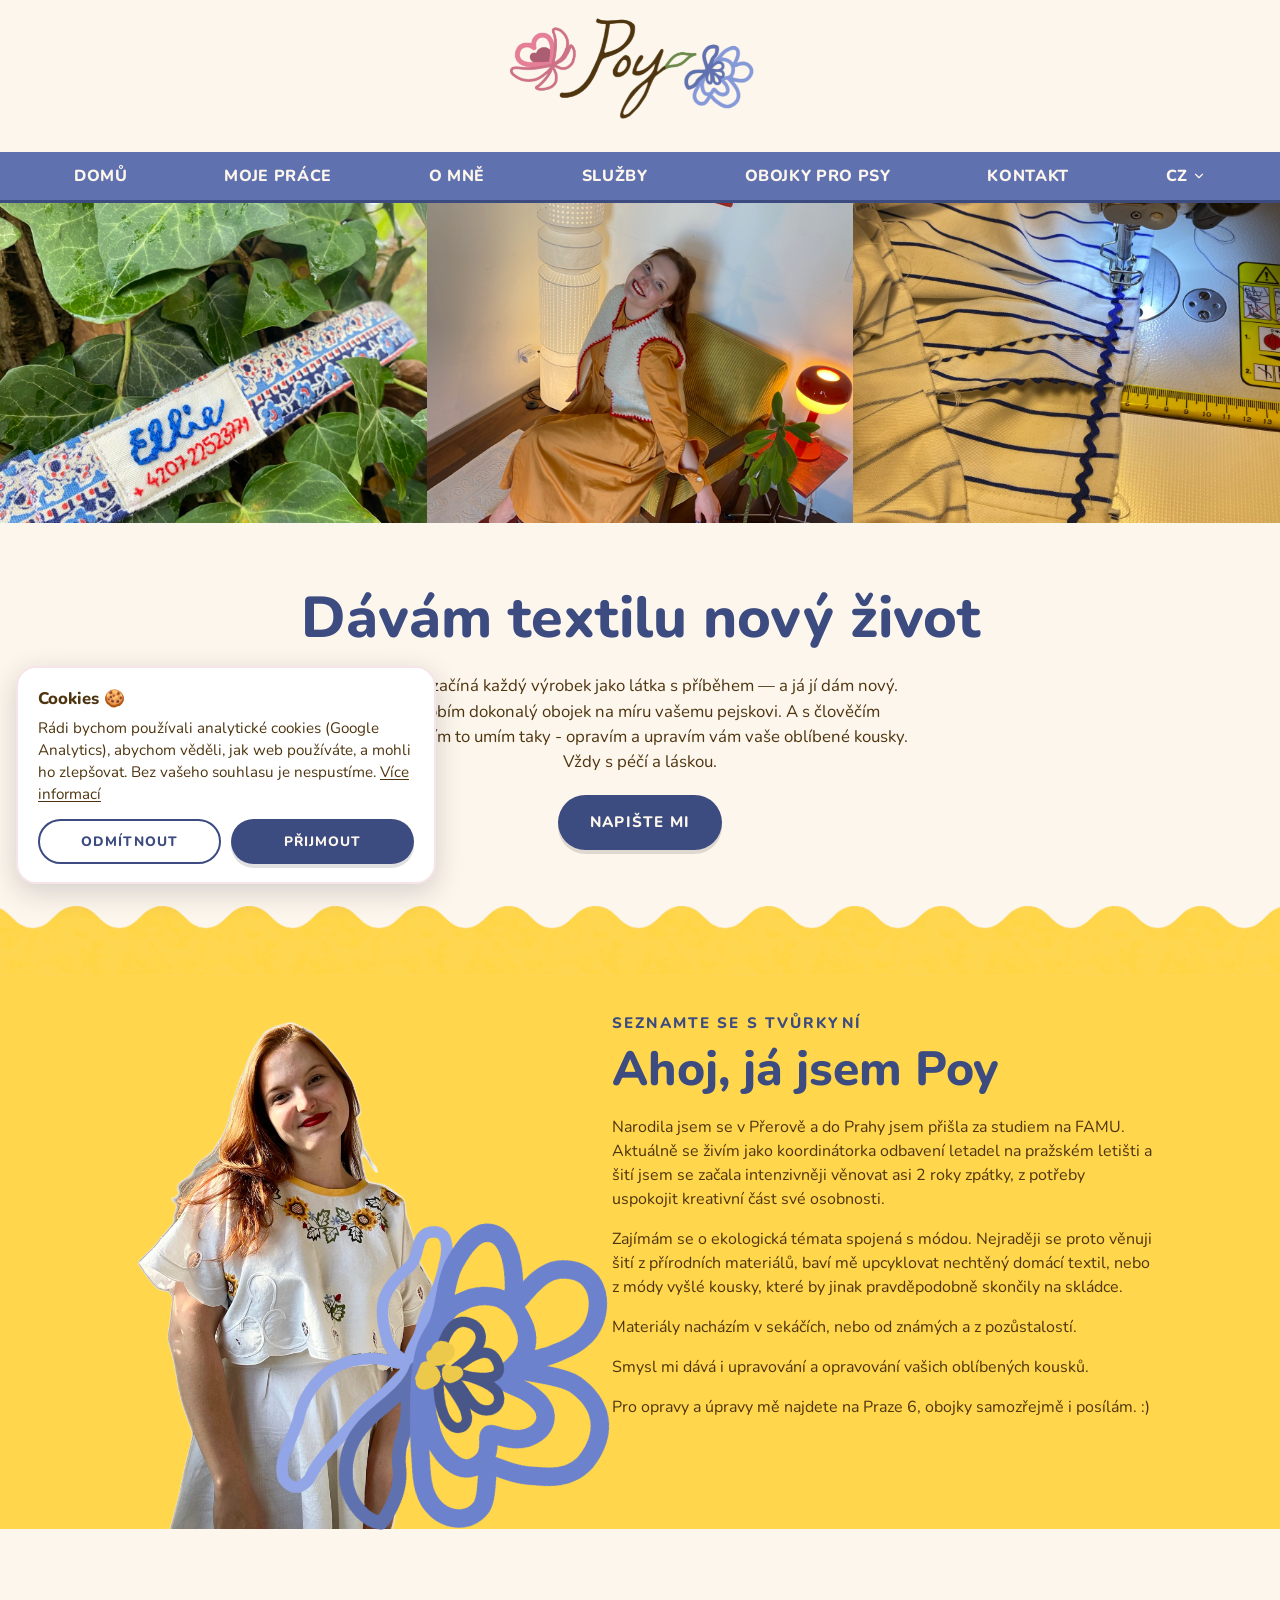
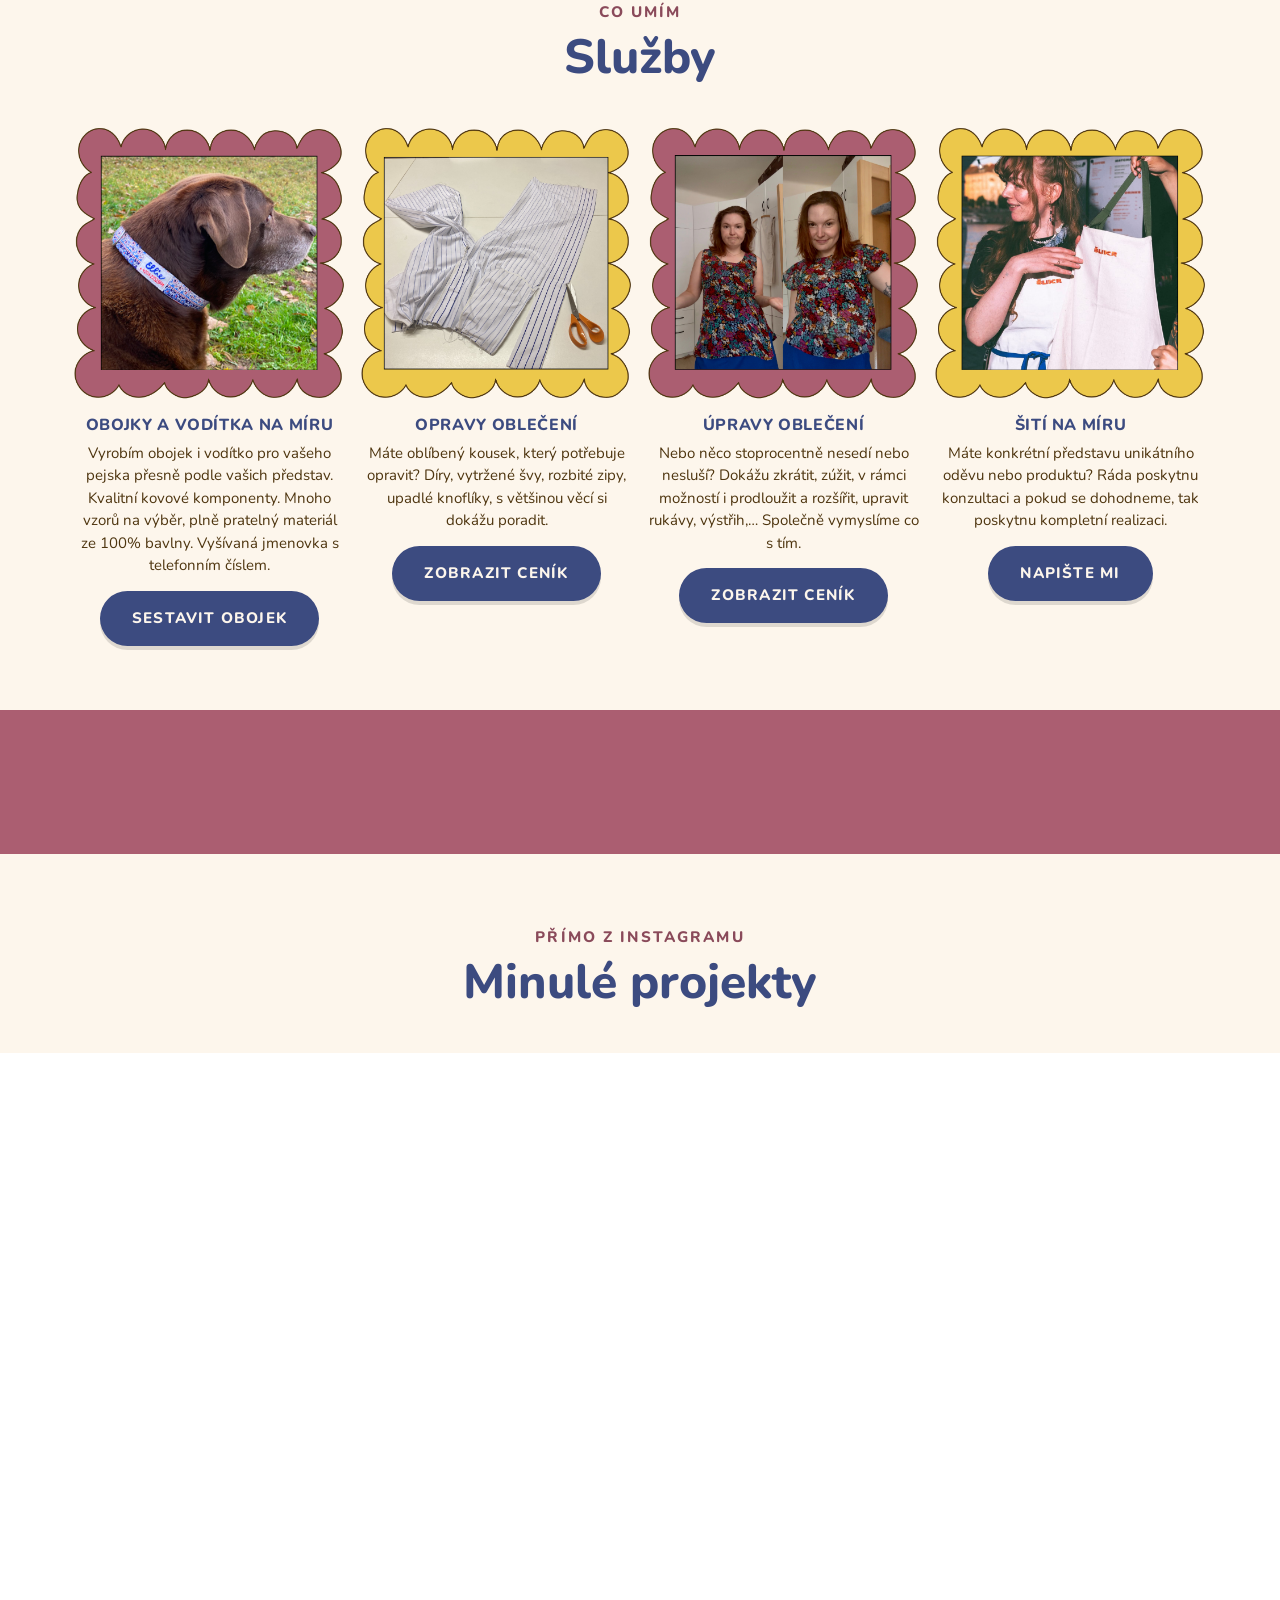
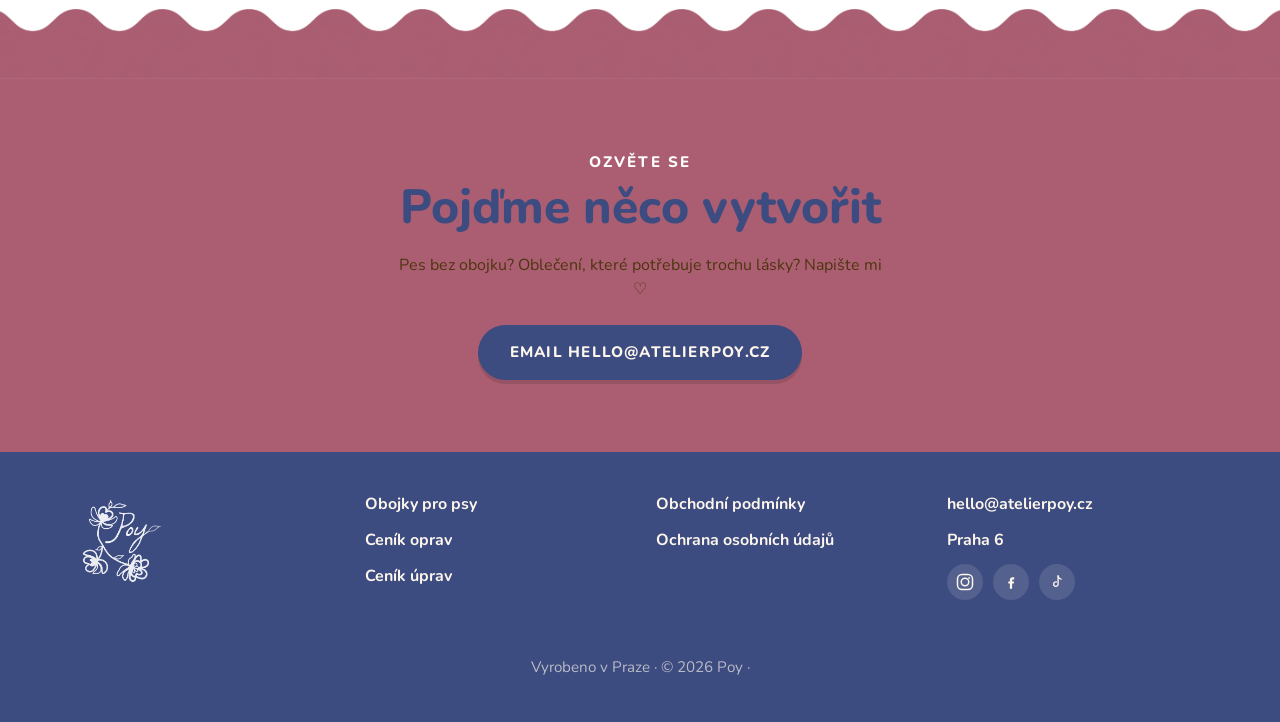
==== commit 19b0e19d: "removed cookie banner link from the footer" ====
--- a/index.html
+++ b/index.html
@@ -5,7 +5,7 @@
 <meta name="viewport" content="width=device-width, initial-scale=1.0">
 <title>Poy — Upcycled Dog Collars, Alterations &amp; Repairs</title>
 <meta name="description" content="Poy makes upcycled, custom dog collars, plus clothing alterations and repairs. Handmade with care, one piece at a time.">
-<link rel="stylesheet" href="styles.css?v=7">
+<link rel="stylesheet" href="styles.css?v=8">
 </head>
 <body>
 
@@ -281,7 +281,6 @@
     <div class="footer-col">
       <a href="terms.html" data-i18n="footer.termsLink">Terms &amp; Conditions</a>
       <a href="privacy.html" data-i18n="footer.privacyLink">Privacy Policy</a>
-      <button type="button" class="footer-link-button" data-cookie-settings data-i18n="footer.cookieSettings">Nastavení cookies</button>
     </div>
     <div class="footer-col">
       <!-- PLACEHOLDER: swap for the real email before launch -->
@@ -313,7 +312,7 @@
   </div>
 </footer>
 
-<script src="consent.js?v=4"></script>
+<script src="consent.js?v=5"></script>
 <script src="script.js?v=7"></script>
 <script src="i18n.js?v=2"></script>
 </body>
--- a/styles.css
+++ b/styles.css
@@ -1250,18 +1250,6 @@
   font-size: 1rem;
 }
 .footer-col a:hover { color: var(--accent); }
-/* "Cookie settings" — a <button> (it opens the banner, it isn't a link)
-   dressed to match the footer links around it */
-.footer-link-button {
-  background: none;
-  border: 0;
-  padding: 0;
-  color: inherit;
-  font: inherit;
-  text-align: inherit;
-  cursor: pointer;
-}
-.footer-link-button:hover { color: var(--accent); }
 
 /* cookie consent banner (consent.js) — bottom-left card on desktop, full
    width on phones; sits above the collar page's fixed price bar (z 40) */
@@ -1288,6 +1276,8 @@
 /* Reject: secondary (outlined) — same size and placement as Accept, so it
    stays just as easy to find and click */
 .cookie-btn.btn-outline { color: var(--secondary-deep); }
+/* privacy page, cookies section — reopens the banner (consent.js) */
+.cookie-settings-btn { color: var(--secondary-deep); cursor: pointer; }
 @media (max-width: 640px) {
   .cookie-banner {
     left: 0;
